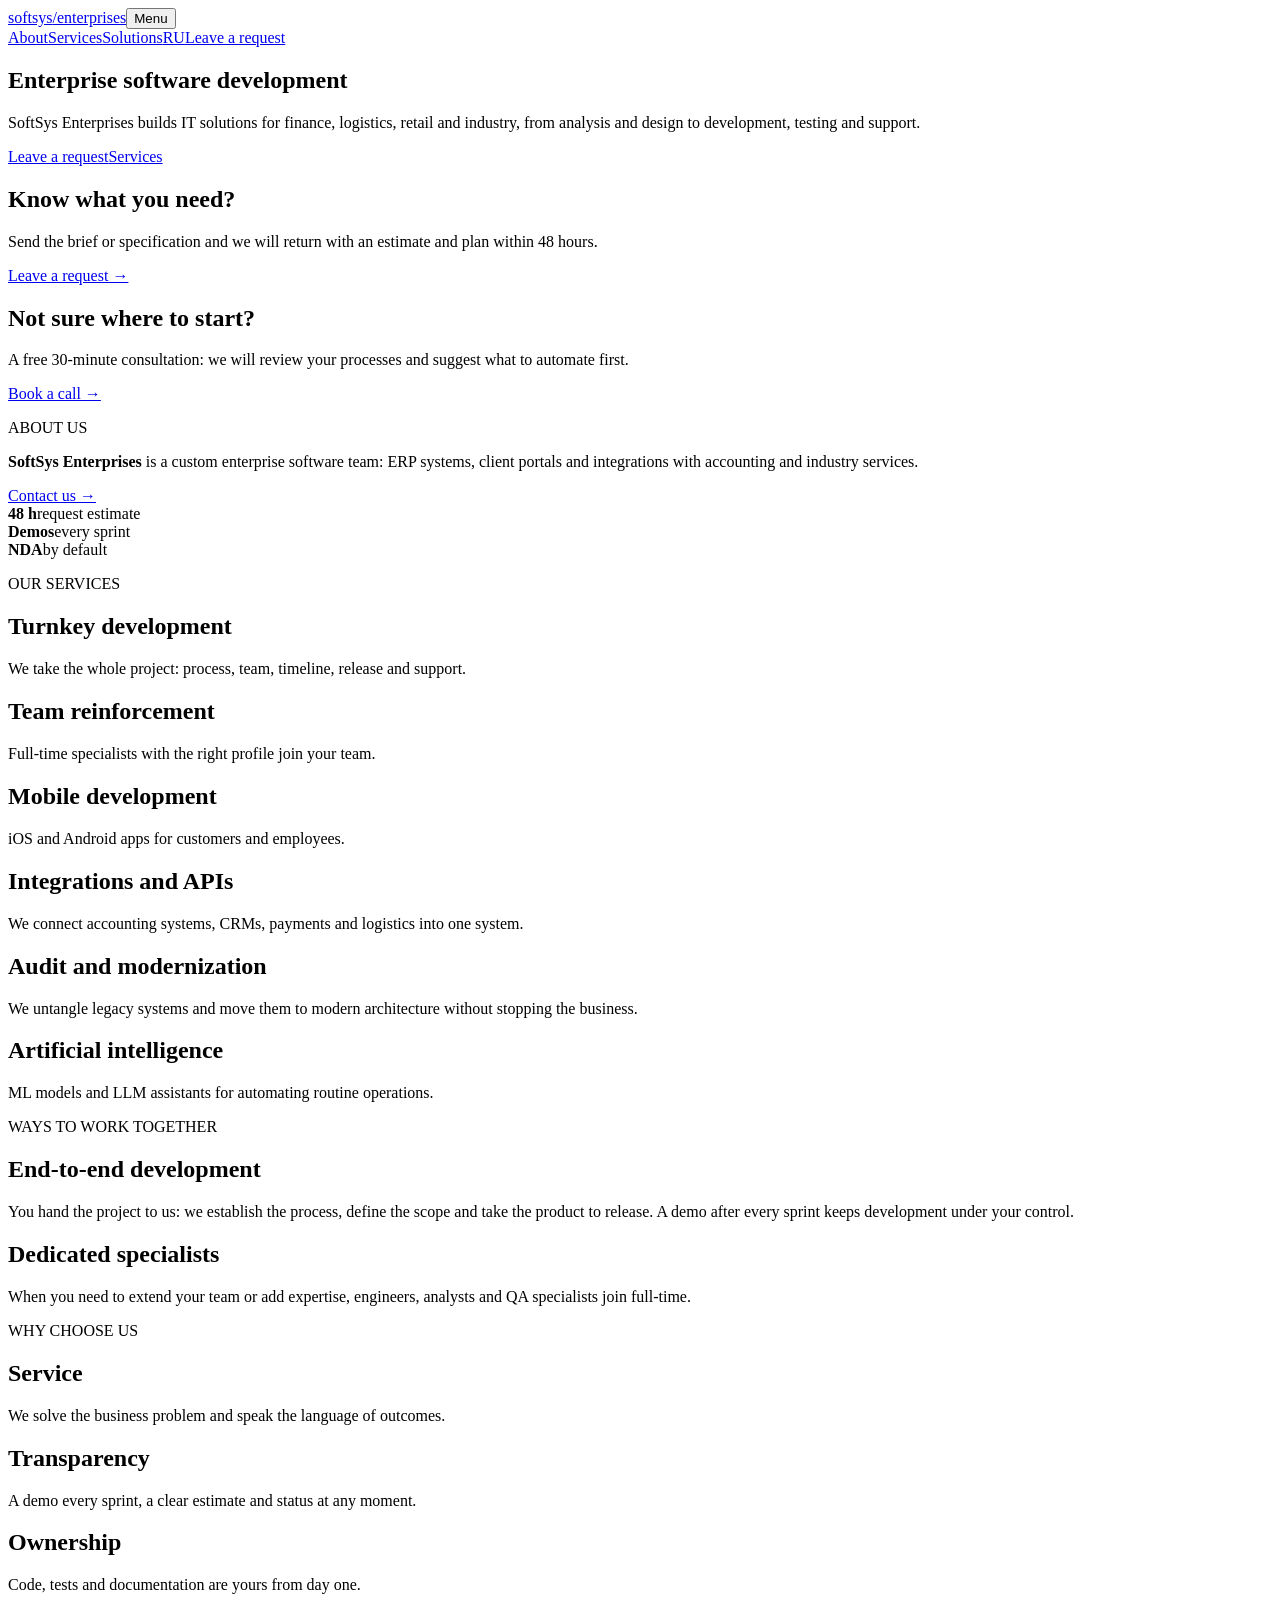
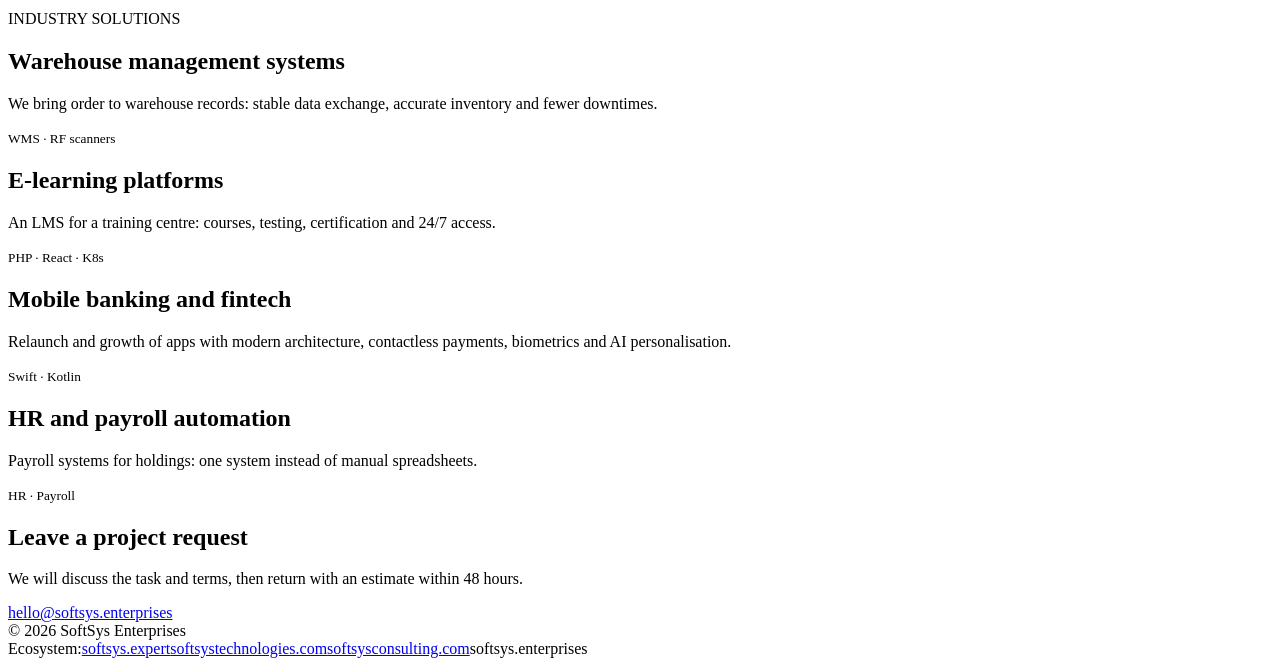
==== en/index.html @ 0e8d0ef5 "Publish prerendered website" ====
<!doctype html>
<html lang="en">
<head>
<meta charset="UTF-8">
<meta name="viewport" content="width=device-width,initial-scale=1">
<link rel="icon" type="image/svg+xml" href="/softsys-enterprises-site/favicon.svg">
<!--seo:start-->
<title>Enterprise software development — SoftSys Enterprises</title>
<meta name="description" content="Enterprise systems for finance, logistics, retail and industry. Custom development, integrations, mobile applications, audits and modernization.">
<meta name="robots" content="index,follow,max-image-preview:large">
<link rel="canonical" href="https://softsys.enterprises/en/">
<link rel="alternate" hreflang="ru" href="https://softsys.enterprises/">
<link rel="alternate" hreflang="en" href="https://softsys.enterprises/en/">
<link rel="alternate" hreflang="x-default" href="https://softsys.enterprises/">
<meta name="theme-color" content="#FFFFFF">
<meta property="og:type" content="website">
<meta property="og:site_name" content="SoftSys Enterprises">
<meta property="og:title" content="Enterprise software development — SoftSys Enterprises">
<meta property="og:description" content="Enterprise systems for finance, logistics, retail and industry. Custom development, integrations, mobile applications, audits and modernization.">
<meta property="og:url" content="https://softsys.enterprises/en/">
<meta property="og:locale" content="en_US">
<meta property="og:image" content="https://softsys.enterprises/og-image.png">
<meta property="og:image:width" content="1200">
<meta property="og:image:height" content="630">
<meta property="og:image:alt" content="SoftSys Enterprises">
<meta name="twitter:card" content="summary_large_image">
<meta name="twitter:title" content="Enterprise software development — SoftSys Enterprises">
<meta name="twitter:description" content="Enterprise systems for finance, logistics, retail and industry. Custom development, integrations, mobile applications, audits and modernization.">
<meta name="twitter:image" content="https://softsys.enterprises/og-image.png">
<script type="application/ld+json">{"@context":"https://schema.org","@graph":[{"@type":"Organization","@id":"https://softsys.enterprises/#organization","name":"SoftSys Enterprises","url":"https://softsys.enterprises/","email":"hello@softsys.enterprises"},{"@type":"WebSite","@id":"https://softsys.enterprises/#website","name":"SoftSys Enterprises","url":"https://softsys.enterprises/","inLanguage":["ru","en"],"publisher":{"@id":"https://softsys.enterprises/#organization"}},{"@type":"WebPage","@id":"https://softsys.enterprises/en/","url":"https://softsys.enterprises/en/","name":"Enterprise software development — SoftSys Enterprises","description":"Enterprise systems for finance, logistics, retail and industry. Custom development, integrations, mobile applications, audits and modernization.","inLanguage":"en","isPartOf":{"@id":"https://softsys.enterprises/#website"},"about":{"@id":"https://softsys.enterprises/#organization"}}]}</script><!--seo:end-->
  <script type="module" crossorigin src="/softsys-enterprises-site/assets/index-pU8qvb5_.js"></script>
  <link rel="stylesheet" crossorigin href="/softsys-enterprises-site/assets/index-C5hssS20.css">
</head>
<body>
<div id="app"><!--[--><header class="site-header"><nav class="nav shell" aria-label="Main navigation"><a class="brand" href="#top">softsys<span>/enterprises</span></a><button class="menu" type="button" aria-expanded="false" aria-controls="nav-links"><span class="sr-only">Menu</span><i></i><i></i></button><div id="nav-links" class="nav-links"><a href="#about">About</a><a href="#services">Services</a><a href="#work">Solutions</a><a class="language" href="../" hreflang="ru">RU</a><a class="nav-cta" href="#contact">Leave a request</a></div></nav></header><main id="top"><section class="hero shell"><h1>Enterprise software development</h1><p>SoftSys Enterprises builds IT solutions for finance, logistics, retail and industry, from analysis and design to development, testing and support.</p><div class="actions"><a class="button primary" href="#contact">Leave a request</a><a class="button secondary" href="#services">Services</a></div></section><section id="start" class="shell section"><div class="start-grid"><article><h2>Know what you need?</h2><p>Send the brief or specification and we will return with an estimate and plan within 48 hours.</p><a href="#contact">Leave a request →</a></article><article><h2>Not sure where to start?</h2><p>A free 30-minute consultation: we will review your processes and suggest what to automate first.</p><a href="mailto:hello@softsys.enterprises">Book a call →</a></article></div></section><section id="about" class="shell section about"><div><p class="eyebrow">ABOUT US</p><p class="about-text"><b>SoftSys Enterprises</b> is a custom enterprise software team: ERP systems, client portals and integrations with accounting and industry services.</p><a href="#contact">Contact us →</a></div><div class="stats"><article><b>48 h</b><span>request estimate</span></article><article><b>Demos</b><span>every sprint</span></article><article><b>NDA</b><span>by default</span></article></div></section><section id="services" class="shell section"><p class="eyebrow">OUR SERVICES</p><div class="card-grid"><!--[--><article><h2>Turnkey development</h2><p>We take the whole project: process, team, timeline, release and support.</p></article><article><h2>Team reinforcement</h2><p>Full-time specialists with the right profile join your team.</p></article><article><h2>Mobile development</h2><p>iOS and Android apps for customers and employees.</p></article><article><h2>Integrations and APIs</h2><p>We connect accounting systems, CRMs, payments and logistics into one system.</p></article><article><h2>Audit and modernization</h2><p>We untangle legacy systems and move them to modern architecture without stopping the business.</p></article><article><h2>Artificial intelligence</h2><p>ML models and LLM assistants for automating routine operations.</p></article><!--]--></div></section><section class="shell section"><p class="eyebrow">WAYS TO WORK TOGETHER</p><div class="start-grid"><!--[--><article><h2>End-to-end development</h2><p>You hand the project to us: we establish the process, define the scope and take the product to release. A demo after every sprint keeps development under your control.</p></article><article><h2>Dedicated specialists</h2><p>When you need to extend your team or add expertise, engineers, analysts and QA specialists join full-time.</p></article><!--]--></div></section><section class="shell section"><p class="eyebrow">WHY CHOOSE US</p><div class="value-grid"><!--[--><article><h2>Service</h2><p>We solve the business problem and speak the language of outcomes.</p></article><article><h2>Transparency</h2><p>A demo every sprint, a clear estimate and status at any moment.</p></article><article><h2>Ownership</h2><p>Code, tests and documentation are yours from day one.</p></article><!--]--></div></section><section id="work" class="shell section"><p class="eyebrow">INDUSTRY SOLUTIONS</p><div class="work"><!--[--><article><h2>Warehouse management systems</h2><p>We bring order to warehouse records: stable data exchange, accurate inventory and fewer downtimes.</p><small>WMS · RF scanners</small></article><article><h2>E-learning platforms</h2><p>An LMS for a training centre: courses, testing, certification and 24/7 access.</p><small>PHP · React · K8s</small></article><article><h2>Mobile banking and fintech</h2><p>Relaunch and growth of apps with modern architecture, contactless payments, biometrics and AI personalisation.</p><small>Swift · Kotlin</small></article><article><h2>HR and payroll automation</h2><p>Payroll systems for holdings: one system instead of manual spreadsheets.</p><small>HR · Payroll</small></article><!--]--></div></section><section id="contact" class="shell contact"><div class="contact-box"><h2>Leave a project request</h2><p>We will discuss the task and terms, then return with an estimate within 48 hours.</p><a href="mailto:hello@softsys.enterprises">hello@softsys.enterprises</a></div><footer><span>© 2026 SoftSys Enterprises</span><div><span>Ecosystem:</span><a href="https://softsys.expert">softsys.expert</a><a href="https://softsystechnologies.com">softsystechnologies.com</a><a href="https://softsysconsulting.com">softsysconsulting.com</a><span class="current">softsys.enterprises</span></div></footer></section></main><!--]--></div>
</body>
</html>
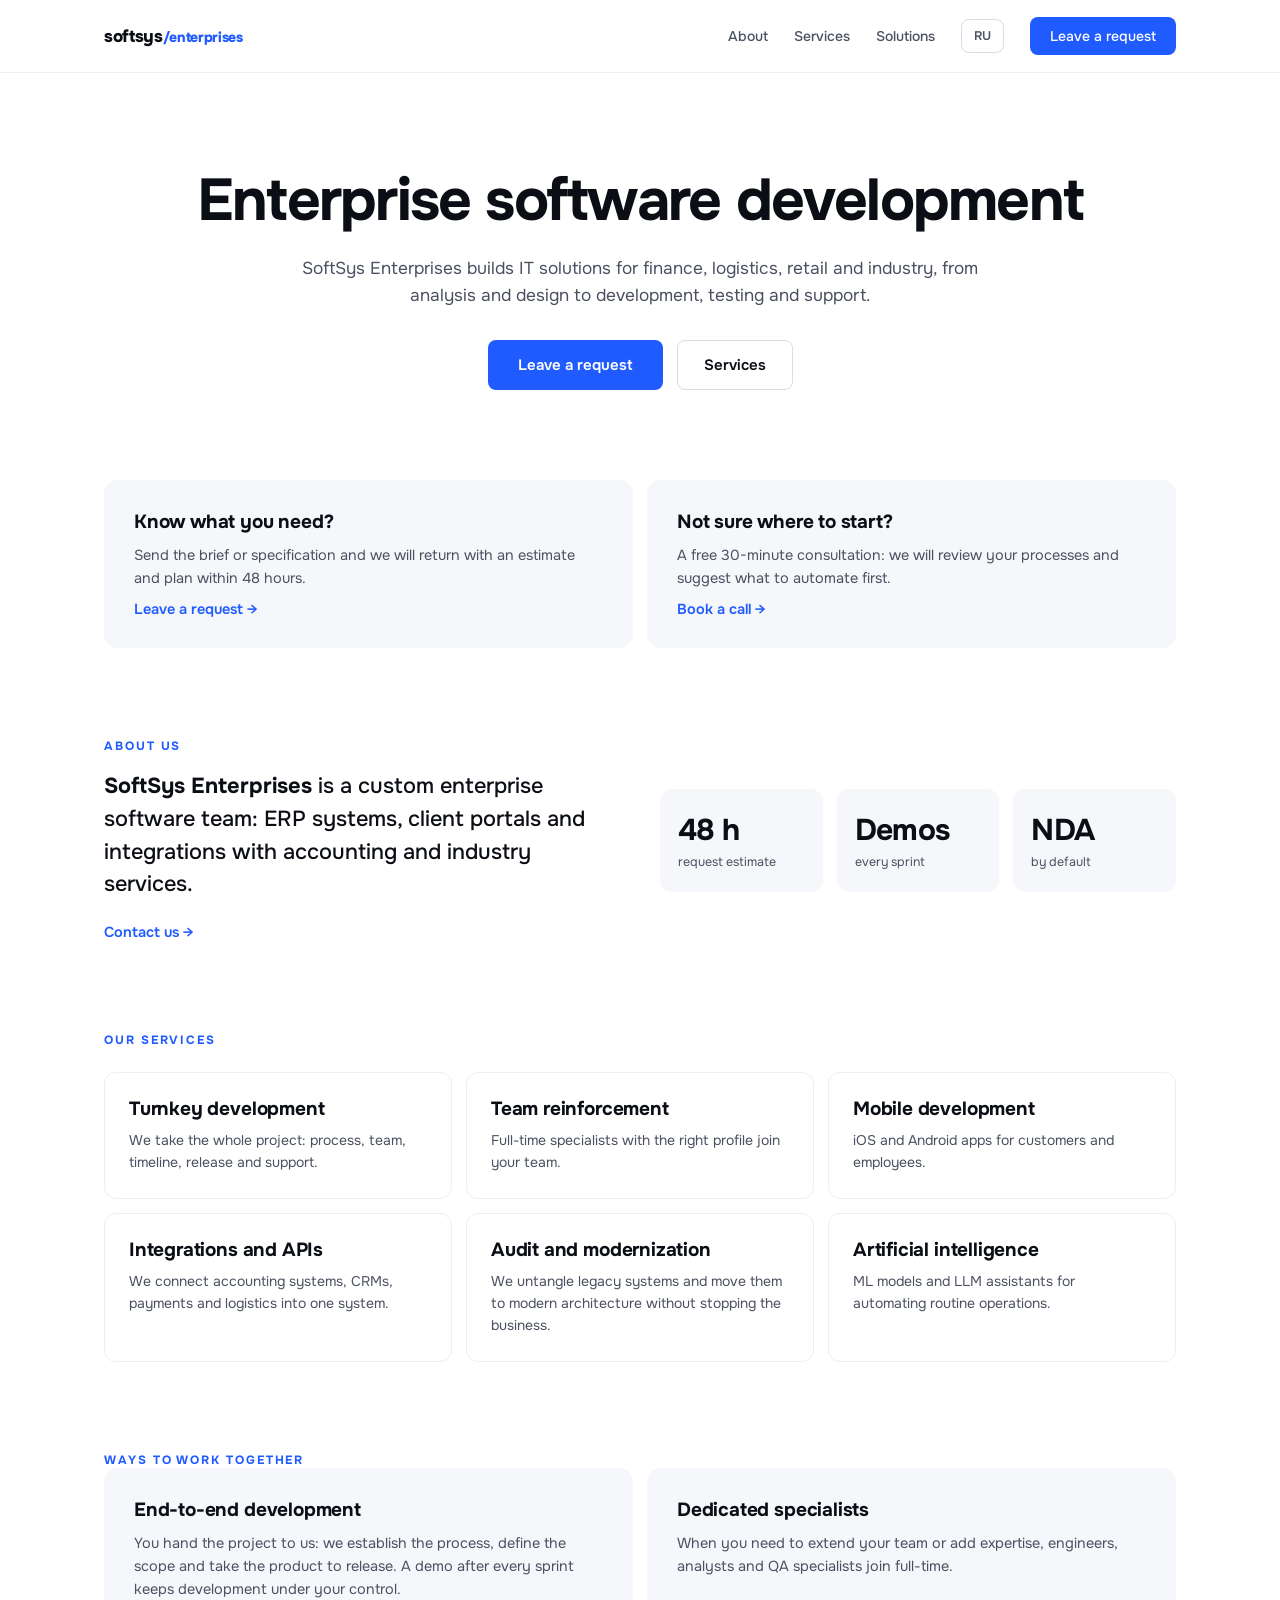
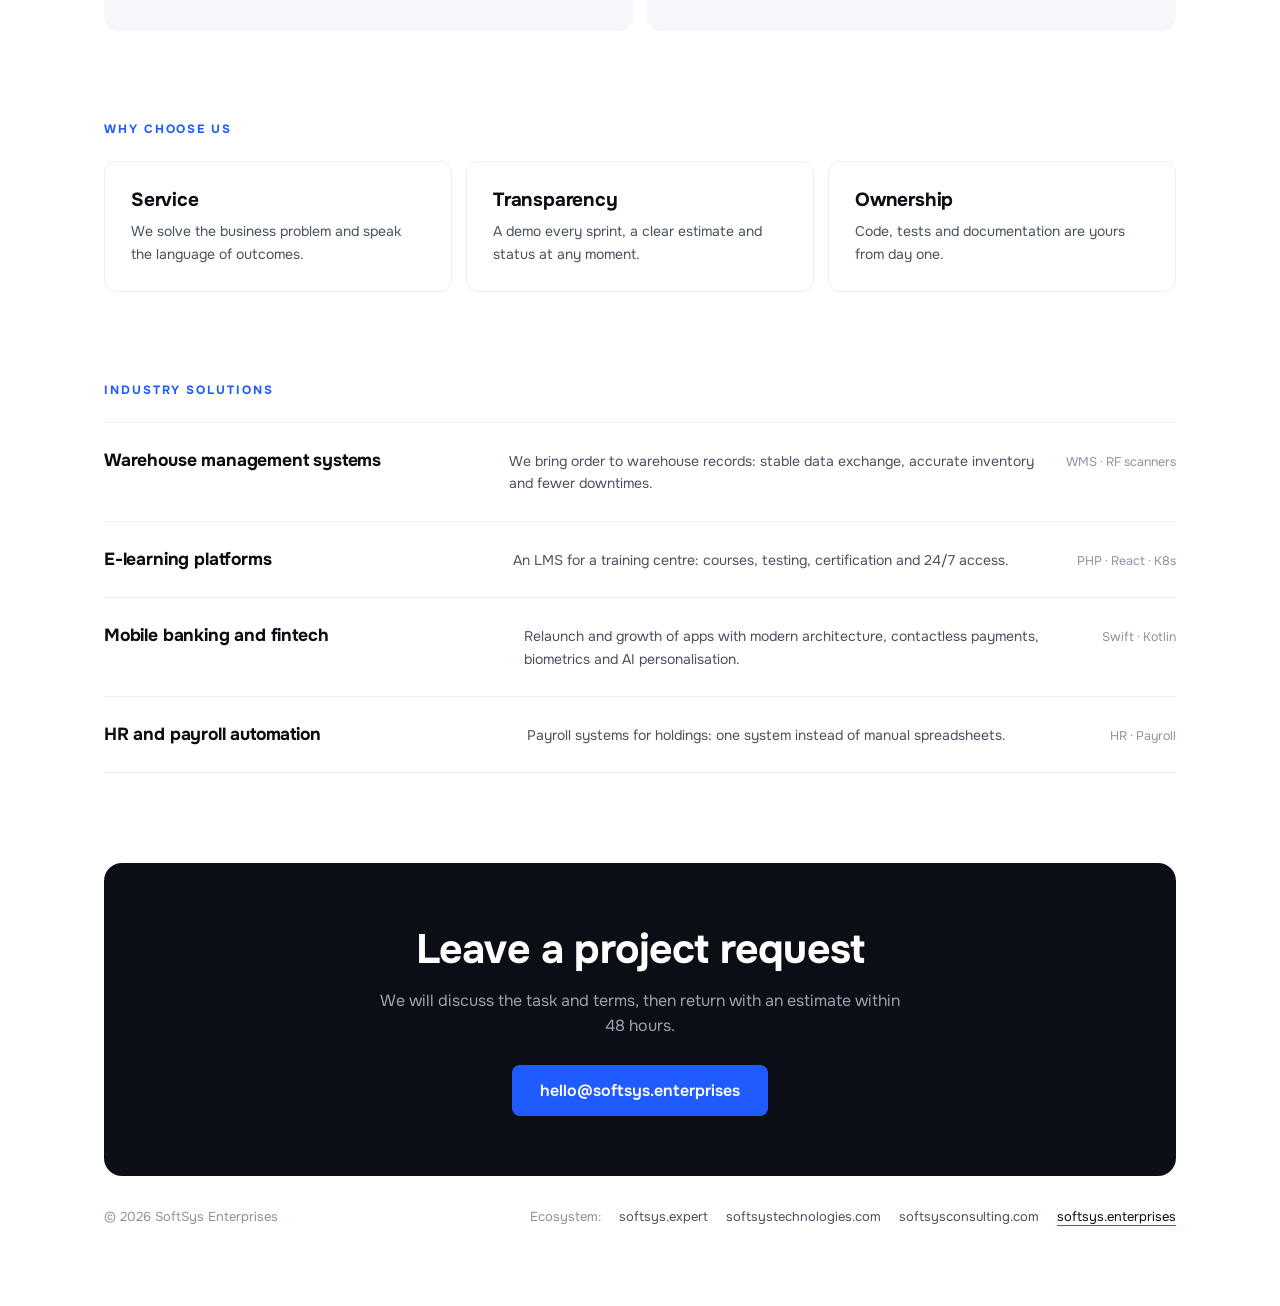
==== commit f4dbd400: "Configure custom domain softsys.enterprises" ====
--- a/en/index.html
+++ b/en/index.html
@@ -3,7 +3,7 @@
 <head>
 <meta charset="UTF-8">
 <meta name="viewport" content="width=device-width,initial-scale=1">
-<link rel="icon" type="image/svg+xml" href="/softsys-enterprises-site/favicon.svg">
+<link rel="icon" type="image/svg+xml" href="/favicon.svg">
 <!--seo:start-->
 <title>Enterprise software development — SoftSys Enterprises</title>
 <meta name="description" content="Enterprise systems for finance, logistics, retail and industry. Custom development, integrations, mobile applications, audits and modernization.">
@@ -28,8 +28,8 @@
 <meta name="twitter:description" content="Enterprise systems for finance, logistics, retail and industry. Custom development, integrations, mobile applications, audits and modernization.">
 <meta name="twitter:image" content="https://softsys.enterprises/og-image.png">
 <script type="application/ld+json">{"@context":"https://schema.org","@graph":[{"@type":"Organization","@id":"https://softsys.enterprises/#organization","name":"SoftSys Enterprises","url":"https://softsys.enterprises/","email":"hello@softsys.enterprises"},{"@type":"WebSite","@id":"https://softsys.enterprises/#website","name":"SoftSys Enterprises","url":"https://softsys.enterprises/","inLanguage":["ru","en"],"publisher":{"@id":"https://softsys.enterprises/#organization"}},{"@type":"WebPage","@id":"https://softsys.enterprises/en/","url":"https://softsys.enterprises/en/","name":"Enterprise software development — SoftSys Enterprises","description":"Enterprise systems for finance, logistics, retail and industry. Custom development, integrations, mobile applications, audits and modernization.","inLanguage":"en","isPartOf":{"@id":"https://softsys.enterprises/#website"},"about":{"@id":"https://softsys.enterprises/#organization"}}]}</script><!--seo:end-->
-  <script type="module" crossorigin src="/softsys-enterprises-site/assets/index-pU8qvb5_.js"></script>
-  <link rel="stylesheet" crossorigin href="/softsys-enterprises-site/assets/index-C5hssS20.css">
+  <script type="module" crossorigin src="/assets/index-C4tIwDuq.js"></script>
+  <link rel="stylesheet" crossorigin href="/assets/index-bQgVB9Rm.css">
 </head>
 <body>
 <div id="app"><!--[--><header class="site-header"><nav class="nav shell" aria-label="Main navigation"><a class="brand" href="#top">softsys<span>/enterprises</span></a><button class="menu" type="button" aria-expanded="false" aria-controls="nav-links"><span class="sr-only">Menu</span><i></i><i></i></button><div id="nav-links" class="nav-links"><a href="#about">About</a><a href="#services">Services</a><a href="#work">Solutions</a><a class="language" href="../" hreflang="ru">RU</a><a class="nav-cta" href="#contact">Leave a request</a></div></nav></header><main id="top"><section class="hero shell"><h1>Enterprise software development</h1><p>SoftSys Enterprises builds IT solutions for finance, logistics, retail and industry, from analysis and design to development, testing and support.</p><div class="actions"><a class="button primary" href="#contact">Leave a request</a><a class="button secondary" href="#services">Services</a></div></section><section id="start" class="shell section"><div class="start-grid"><article><h2>Know what you need?</h2><p>Send the brief or specification and we will return with an estimate and plan within 48 hours.</p><a href="#contact">Leave a request →</a></article><article><h2>Not sure where to start?</h2><p>A free 30-minute consultation: we will review your processes and suggest what to automate first.</p><a href="mailto:hello@softsys.enterprises">Book a call →</a></article></div></section><section id="about" class="shell section about"><div><p class="eyebrow">ABOUT US</p><p class="about-text"><b>SoftSys Enterprises</b> is a custom enterprise software team: ERP systems, client portals and integrations with accounting and industry services.</p><a href="#contact">Contact us →</a></div><div class="stats"><article><b>48 h</b><span>request estimate</span></article><article><b>Demos</b><span>every sprint</span></article><article><b>NDA</b><span>by default</span></article></div></section><section id="services" class="shell section"><p class="eyebrow">OUR SERVICES</p><div class="card-grid"><!--[--><article><h2>Turnkey development</h2><p>We take the whole project: process, team, timeline, release and support.</p></article><article><h2>Team reinforcement</h2><p>Full-time specialists with the right profile join your team.</p></article><article><h2>Mobile development</h2><p>iOS and Android apps for customers and employees.</p></article><article><h2>Integrations and APIs</h2><p>We connect accounting systems, CRMs, payments and logistics into one system.</p></article><article><h2>Audit and modernization</h2><p>We untangle legacy systems and move them to modern architecture without stopping the business.</p></article><article><h2>Artificial intelligence</h2><p>ML models and LLM assistants for automating routine operations.</p></article><!--]--></div></section><section class="shell section"><p class="eyebrow">WAYS TO WORK TOGETHER</p><div class="start-grid"><!--[--><article><h2>End-to-end development</h2><p>You hand the project to us: we establish the process, define the scope and take the product to release. A demo after every sprint keeps development under your control.</p></article><article><h2>Dedicated specialists</h2><p>When you need to extend your team or add expertise, engineers, analysts and QA specialists join full-time.</p></article><!--]--></div></section><section class="shell section"><p class="eyebrow">WHY CHOOSE US</p><div class="value-grid"><!--[--><article><h2>Service</h2><p>We solve the business problem and speak the language of outcomes.</p></article><article><h2>Transparency</h2><p>A demo every sprint, a clear estimate and status at any moment.</p></article><article><h2>Ownership</h2><p>Code, tests and documentation are yours from day one.</p></article><!--]--></div></section><section id="work" class="shell section"><p class="eyebrow">INDUSTRY SOLUTIONS</p><div class="work"><!--[--><article><h2>Warehouse management systems</h2><p>We bring order to warehouse records: stable data exchange, accurate inventory and fewer downtimes.</p><small>WMS · RF scanners</small></article><article><h2>E-learning platforms</h2><p>An LMS for a training centre: courses, testing, certification and 24/7 access.</p><small>PHP · React · K8s</small></article><article><h2>Mobile banking and fintech</h2><p>Relaunch and growth of apps with modern architecture, contactless payments, biometrics and AI personalisation.</p><small>Swift · Kotlin</small></article><article><h2>HR and payroll automation</h2><p>Payroll systems for holdings: one system instead of manual spreadsheets.</p><small>HR · Payroll</small></article><!--]--></div></section><section id="contact" class="shell contact"><div class="contact-box"><h2>Leave a project request</h2><p>We will discuss the task and terms, then return with an estimate within 48 hours.</p><a href="mailto:hello@softsys.enterprises">hello@softsys.enterprises</a></div><footer><span>© 2026 SoftSys Enterprises</span><div><span>Ecosystem:</span><a href="https://softsys.expert">softsys.expert</a><a href="https://softsystechnologies.com">softsystechnologies.com</a><a href="https://softsysconsulting.com">softsysconsulting.com</a><span class="current">softsys.enterprises</span></div></footer></section></main><!--]--></div>
--- a/assets/index-bQgVB9Rm.css
+++ b/assets/index-bQgVB9Rm.css
@@ -0,0 +1 @@
+@font-face{font-family:Onest Variable;font-style:normal;font-display:swap;font-weight:100 900;src:url(/assets/onest-cyrillic-ext-wght-normal-DOFToQv1.woff2)format("woff2-variations");unicode-range:U+460-52F,U+1C80-1C8A,U+20B4,U+2DE0-2DFF,U+A640-A69F,U+FE2E-FE2F}@font-face{font-family:Onest Variable;font-style:normal;font-display:swap;font-weight:100 900;src:url(/assets/onest-cyrillic-wght-normal-DayYxulF.woff2)format("woff2-variations");unicode-range:U+301,U+400-45F,U+490-491,U+4B0-4B1,U+2116}@font-face{font-family:Onest Variable;font-style:normal;font-display:swap;font-weight:100 900;src:url(/assets/onest-math-wght-normal-Bl4ZGkZl.woff2)format("woff2-variations");unicode-range:U+302-303,U+305,U+307-308,U+310,U+312,U+315,U+31A,U+326-327,U+32C,U+32F-330,U+332-333,U+338,U+33A,U+346,U+34D,U+391-3A1,U+3A3-3A9,U+3B1-3C9,U+3D1,U+3D5-3D6,U+3F0-3F1,U+3F4-3F5,U+2016-2017,U+2034-2038,U+203C,U+2040,U+2043,U+2047,U+2050,U+2057,U+205F,U+2070-2071,U+2074-208E,U+2090-209C,U+20D0-20DC,U+20E1,U+20E5-20EF,U+2100-2112,U+2114-2115,U+2117-2121,U+2123-214F,U+2190,U+2192,U+2194-21AE,U+21B0-21E5,U+21F1-21F2,U+21F4-2211,U+2213-2214,U+2216-22FF,U+2308-230B,U+2310,U+2319,U+231C-2321,U+2336-237A,U+237C,U+2395,U+239B-23B7,U+23D0,U+23DC-23E1,U+2474-2475,U+25AF,U+25B3,U+25B7,U+25BD,U+25C1,U+25CA,U+25CC,U+25FB,U+266D-266F,U+27C0-27FF,U+2900-2AFF,U+2B0E-2B11,U+2B30-2B4C,U+2BFE,U+3030,U+FF5B,U+FF5D,U+1D400-1D7FF,U+1EE??}@font-face{font-family:Onest Variable;font-style:normal;font-display:swap;font-weight:100 900;src:url(/assets/onest-symbols-wght-normal-DxQzqQfC.woff2)format("woff2-variations");unicode-range:U+1-C,U+E-1F,U+7F-9F,U+20DD-20E0,U+20E2-20E4,U+2150-218F,U+2190,U+2192,U+2194-2199,U+21AF,U+21E6-21F0,U+21F3,U+2218-2219,U+2299,U+22C4-22C6,U+2300-243F,U+2440-244A,U+2460-24FF,U+25A0-27BF,U+28??,U+2921-2922,U+2981,U+29BF,U+29EB,U+2B??,U+4DC0-4DFF,U+FFF9-FFFB,U+10140-1018E,U+10190-1019C,U+101A0,U+101D0-101FD,U+102E0-102FB,U+10E60-10E7E,U+1D2C0-1D2D3,U+1D2E0-1D37F,U+1F0??,U+1F100-1F1AD,U+1F1E6-1F1FF,U+1F30D-1F30F,U+1F315,U+1F31C,U+1F31E,U+1F320-1F32C,U+1F336,U+1F378,U+1F37D,U+1F382,U+1F393-1F39F,U+1F3A7-1F3A8,U+1F3AC-1F3AF,U+1F3C2,U+1F3C4-1F3C6,U+1F3CA-1F3CE,U+1F3D4-1F3E0,U+1F3ED,U+1F3F1-1F3F3,U+1F3F5-1F3F7,U+1F408,U+1F415,U+1F41F,U+1F426,U+1F43F,U+1F441-1F442,U+1F444,U+1F446-1F449,U+1F44C-1F44E,U+1F453,U+1F46A,U+1F47D,U+1F4A3,U+1F4B0,U+1F4B3,U+1F4B9,U+1F4BB,U+1F4BF,U+1F4C8-1F4CB,U+1F4D6,U+1F4DA,U+1F4DF,U+1F4E3-1F4E6,U+1F4EA-1F4ED,U+1F4F7,U+1F4F9-1F4FB,U+1F4FD-1F4FE,U+1F503,U+1F507-1F50B,U+1F50D,U+1F512-1F513,U+1F53E-1F54A,U+1F54F-1F5FA,U+1F610,U+1F650-1F67F,U+1F687,U+1F68D,U+1F691,U+1F694,U+1F698,U+1F6AD,U+1F6B2,U+1F6B9-1F6BA,U+1F6BC,U+1F6C6-1F6CF,U+1F6D3-1F6D7,U+1F6E0-1F6EA,U+1F6F0-1F6F3,U+1F6F7-1F6FC,U+1F7??,U+1F800-1F80B,U+1F810-1F847,U+1F850-1F859,U+1F860-1F887,U+1F890-1F8AD,U+1F8B0-1F8BB,U+1F8C0-1F8C1,U+1F900-1F90B,U+1F93B,U+1F946,U+1F984,U+1F996,U+1F9E9,U+1FA00-1FA6F,U+1FA70-1FA7C,U+1FA80-1FA89,U+1FA8F-1FAC6,U+1FACE-1FADC,U+1FADF-1FAE9,U+1FAF0-1FAF8,U+1FB??}@font-face{font-family:Onest Variable;font-style:normal;font-display:swap;font-weight:100 900;src:url(/assets/onest-vietnamese-wght-normal-BBxOatbv.woff2)format("woff2-variations");unicode-range:U+102-103,U+110-111,U+128-129,U+168-169,U+1A0-1A1,U+1AF-1B0,U+300-301,U+303-304,U+308-309,U+323,U+329,U+1EA0-1EF9,U+20AB}@font-face{font-family:Onest Variable;font-style:normal;font-display:swap;font-weight:100 900;src:url(/assets/onest-latin-ext-wght-normal-QAhDxQuo.woff2)format("woff2-variations");unicode-range:U+100-2BA,U+2BD-2C5,U+2C7-2CC,U+2CE-2D7,U+2DD-2FF,U+304,U+308,U+329,U+1D00-1DBF,U+1E00-1E9F,U+1EF2-1EFF,U+2020,U+20A0-20AB,U+20AD-20C0,U+2113,U+2C60-2C7F,U+A720-A7FF}@font-face{font-family:Onest Variable;font-style:normal;font-display:swap;font-weight:100 900;src:url(/assets/onest-latin-wght-normal-Dun_Rd-l.woff2)format("woff2-variations");unicode-range:U+??,U+131,U+152-153,U+2BB-2BC,U+2C6,U+2DA,U+2DC,U+304,U+308,U+329,U+2000-206F,U+20AC,U+2122,U+2191,U+2193,U+2212,U+2215,U+FEFF,U+FFFD}:root{color:#0b0e14;font-synthesis:none;background:#fff;font-family:Onest Variable,Arial,sans-serif}*{box-sizing:border-box}html{scroll-behavior:smooth}body{min-width:320px;margin:0}a{color:inherit;text-decoration:none}a:hover{color:#1f5bff}a:focus-visible{outline-offset:4px;outline:3px solid #1f5bff}button:focus-visible{outline-offset:4px;outline:3px solid #1f5bff}.shell{width:min(1120px,100%);margin:auto;padding-inline-start:24px;padding-inline-end:24px}.site-header{z-index:10;-webkit-backdrop-filter:blur(8px);backdrop-filter:blur(8px);background:#ffffffeb;border-bottom:1px solid #eceef2;position:sticky;top:0}.nav{justify-content:space-between;align-items:center;gap:20px;min-height:72px;display:flex}.brand{letter-spacing:-.02em;font-size:17px;font-weight:800}.brand span{color:#1f5bff;font-size:14px}.nav-links{color:#4b5160;align-items:center;gap:26px;font-size:14px;font-weight:500;display:flex}.language{border:1px solid #d8dce4;border-radius:8px;padding:8px 12px;font-size:12.5px;font-weight:600}.nav-cta,.primary{color:#fff;background:#1f5bff;border-radius:8px;padding:10px 20px}.nav-cta:hover,.primary:hover{color:#fff;background:#1746cc}.menu{display:none}.hero{text-align:center;padding-top:96px}.hero h1{letter-spacing:-.03em;max-width:24ch;margin:auto;font-size:clamp(36px,4.6vw,60px);line-height:1.08}.hero>p{color:#4b5160;max-width:62ch;margin:22px auto 0;font-size:clamp(15px,1.35vw,17.5px);line-height:1.6}.actions{flex-wrap:wrap;justify-content:center;gap:14px;margin-top:30px;display:flex}.button{border-radius:8px;padding:15px 30px;font-size:15px;font-weight:600}.secondary{border:1.5px solid #d8dce4;padding:14px 26px}.section{padding-top:90px;scroll-margin-top:72px}.start-grid{grid-template-columns:repeat(2,minmax(0,1fr));gap:14px;display:grid}.start-grid article{background:#f5f7fa;border-radius:14px;flex-direction:column;gap:10px;padding:30px;display:flex}.start-grid h2,.card-grid h2,.value-grid h2,.work h2{letter-spacing:-.01em;margin:0;font-size:19px}.start-grid p,.card-grid p,.value-grid p,.work p{color:#4b5160;margin:0;font-size:14.5px;line-height:1.6}.start-grid a,.about a{color:#1f5bff;margin-top:auto;font-size:14.5px;font-weight:600}.eyebrow{color:#1f5bff;letter-spacing:.16em;margin:0;font-size:12px;font-weight:700}.about{grid-template-columns:1fr 1fr;align-items:center;gap:40px;display:grid}.about-text{margin:16px 0 0;font-size:clamp(17px,1.7vw,22px);font-weight:500;line-height:1.5}.about a{margin-top:22px;display:inline-block}.stats{grid-template-columns:repeat(3,1fr);gap:14px;display:grid}.stats article{background:#f5f7fa;border-radius:12px;padding:22px 18px}.stats b{letter-spacing:-.02em;font-size:30px;display:block}.stats span{color:#4b5160;margin-top:5px;font-size:12.5px;display:block}.card-grid,.value-grid{grid-template-columns:repeat(3,1fr);gap:14px;margin-top:24px;display:grid}.card-grid article,.value-grid article{border:1px solid #eceef2;border-radius:12px;padding:24px}.card-grid article:hover{border-color:#1f5bff}.card-grid p,.value-grid p{margin-top:8px;font-size:14px}.value-grid article{padding:26px}.work{margin-top:24px}.work article{border-top:1px solid #eceef2;grid-template-columns:1fr 1.4fr auto;align-items:baseline;gap:24px;padding:26px 0;display:grid}.work article:last-child{border-bottom:1px solid #eceef2}.work h2{font-size:17.5px}.work p{font-size:14px}.work small{color:#8b92a1;white-space:nowrap;font-size:12.5px}.contact{padding-top:90px;padding-bottom:80px;scroll-margin-top:72px}.contact-box{color:#fff;text-align:center;background:#0b0e14;border-radius:18px;padding:60px 40px}.contact-box h2{letter-spacing:-.02em;margin:auto;font-size:clamp(26px,3.2vw,42px)}.contact-box p{color:#9ba1ae;max-width:48ch;margin:14px auto 0;line-height:1.55}.contact-box a{color:#fff;overflow-wrap:anywhere;background:#1f5bff;border-radius:8px;margin-top:26px;padding:15px 28px;font-weight:600;display:inline-block}footer{color:#8b92a1;flex-wrap:wrap;justify-content:space-between;gap:18px;margin-top:32px;font-size:13px;display:flex}footer div{flex-wrap:wrap;gap:18px;display:flex}footer a{color:#4b5160}.current{color:#0b0e14;border-bottom:1px solid #1f5bff}@media (max-width:700px){.shell{padding-inline-start:16px;padding-inline-end:16px}.menu{background:#fff;border:1px solid #d8dce4;border-radius:8px;gap:5px;width:42px;height:42px;padding:11px;display:grid}.menu i{background:#0b0e14;height:1px;display:block}.nav-links{background:#fff;border:1px solid #eceef2;border-radius:12px;flex-direction:column;align-items:stretch;padding:16px;display:none;position:absolute;top:64px;left:16px;right:16px;box-shadow:0 14px 35px #0b0e1418}.nav-links.open{display:flex}.nav-links a{padding:8px}.language,.nav-cta{text-align:center}.hero{padding-top:64px}.section{padding-top:70px}.start-grid,.about,.value-grid,.card-grid{grid-template-columns:1fr}.stats{grid-template-columns:repeat(3,1fr);gap:8px}.stats article{padding:18px 12px}.stats b{font-size:24px}.work article{grid-template-columns:1fr;gap:8px}.work small{white-space:normal}.contact{padding-top:70px;padding-bottom:48px}.contact-box{padding:44px 20px}footer div{gap:10px 14px}}@media (max-width:370px){.stats{grid-template-columns:1fr}.hero h1{font-size:34px}}@media (prefers-reduced-motion:reduce){html{scroll-behavior:auto}*{transition:none!important;animation:none!important}}.sr-only{clip:rect(0,0,0,0);white-space:nowrap;border:0;width:1px;height:1px;margin:-1px;padding:0;position:absolute;overflow:hidden}@media (max-width:700px){body{overflow-x:hidden}.menu{z-index:3;flex:none;width:44px;height:44px;position:relative}.menu i{width:18px;height:2px;margin-top:-1px;margin-left:-9px;transition:transform .22s;position:absolute;top:50%;left:50%}.menu i:first-of-type{transform:translateY(-4px)}.menu i:last-of-type{transform:translateY(4px)}.menu[aria-expanded=true] i:first-of-type{transform:rotate(45deg)}.menu[aria-expanded=true] i:last-of-type{transform:rotate(-45deg)}.nav-links{visibility:hidden;opacity:0;pointer-events:none;transition:visibility 0s linear .22s,opacity .22s,transform .22s;display:flex;transform:translateY(-8px)scale(.98)}.nav-links.open{visibility:visible;opacity:1;pointer-events:auto;transition-delay:0s;transform:none}.nav-links a{opacity:0;min-height:44px;transition:opacity .18s,transform .18s;transform:translateY(-5px)}.nav-links.open a{opacity:1;transform:none}.nav-links.open a:first-child{transition-delay:40ms}.nav-links.open a:nth-child(2){transition-delay:70ms}.nav-links.open a:nth-child(3){transition-delay:.1s}.nav-links.open a:nth-child(4){transition-delay:.13s}.nav-links.open a:nth-child(5){transition-delay:.16s}}
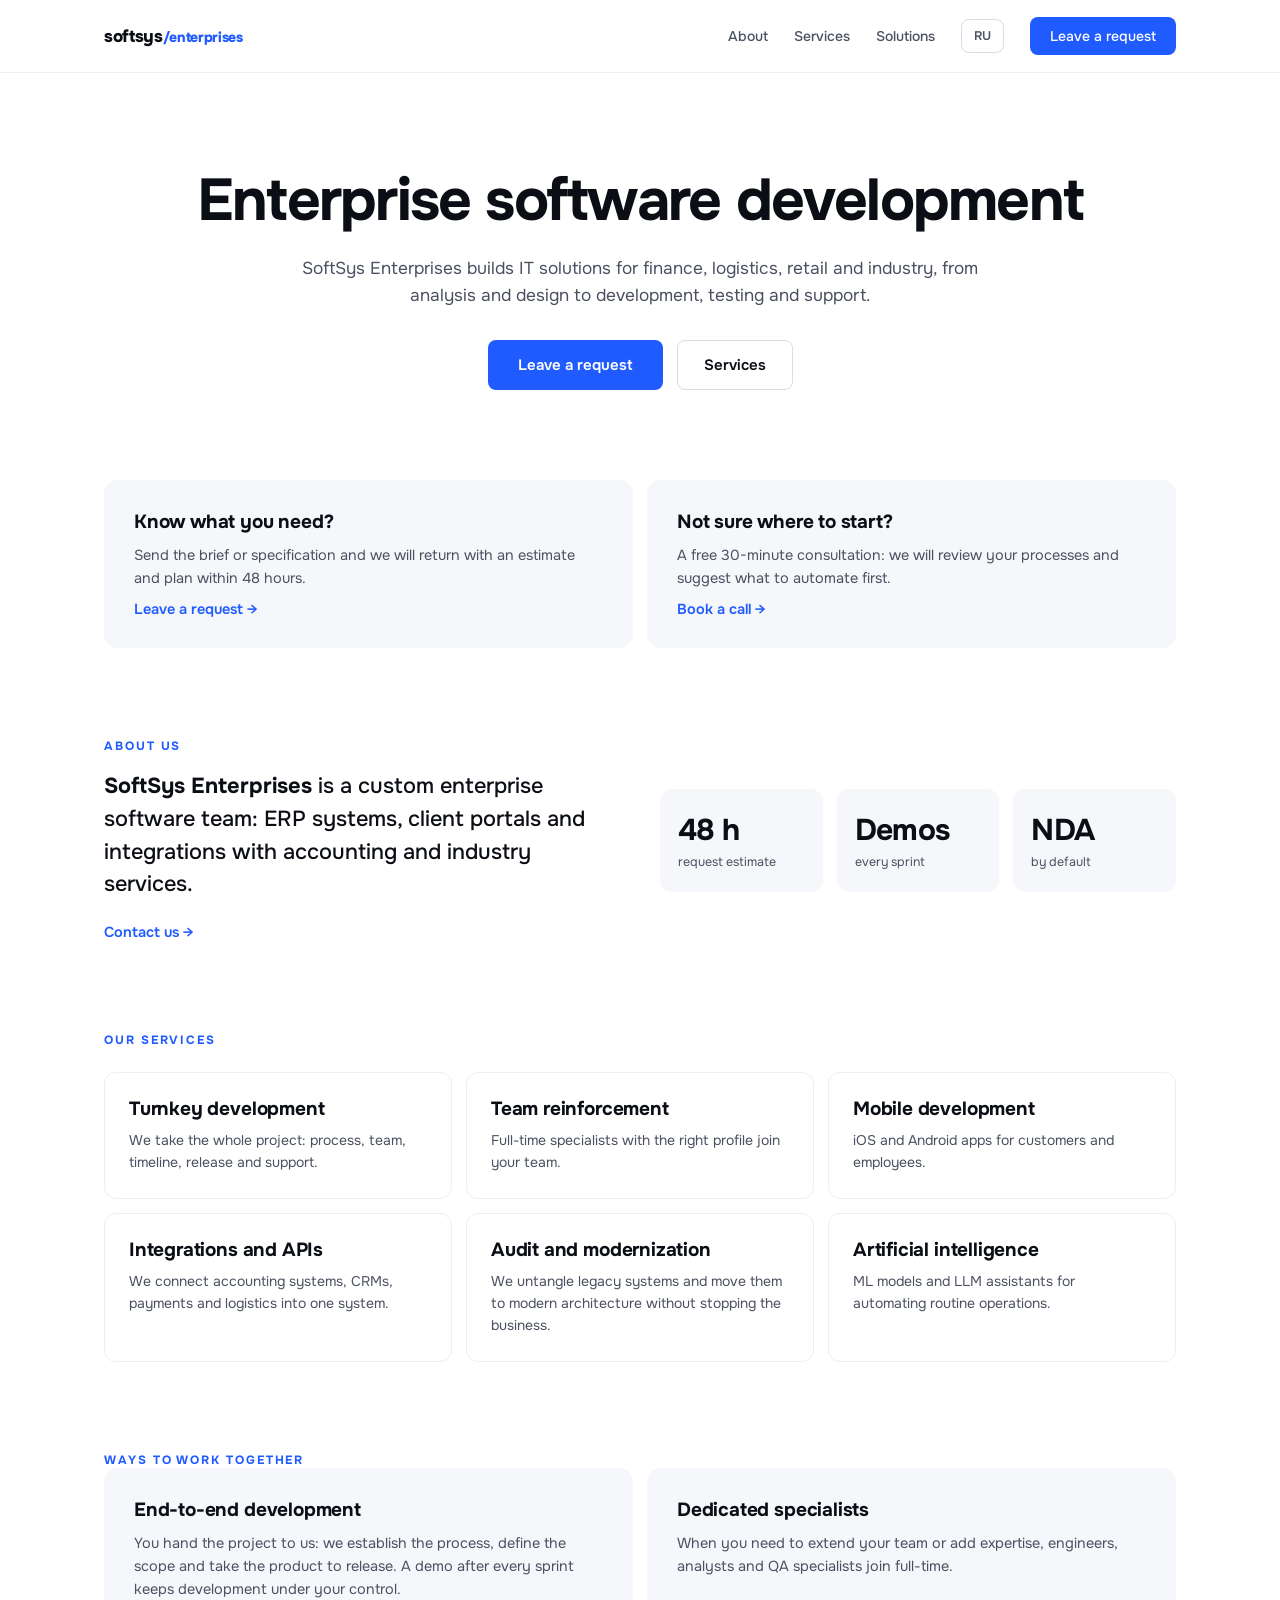
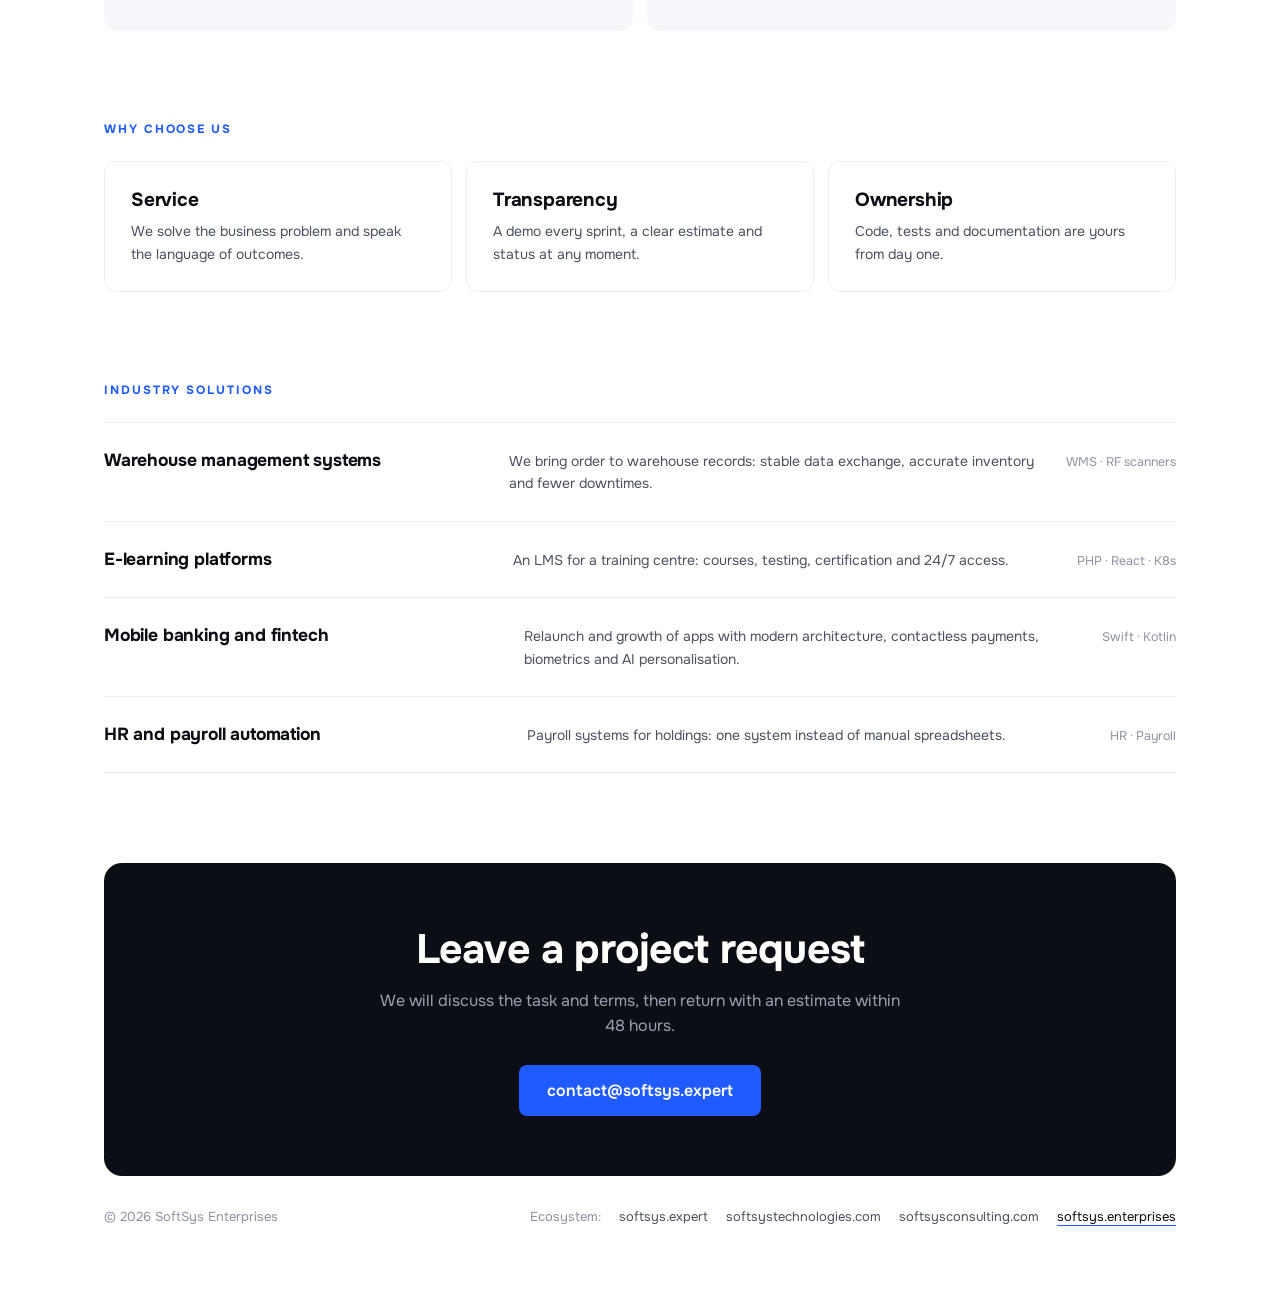
==== commit 247868a6: "Publish shared SoftSys contact mailbox" ====
--- a/en/index.html
+++ b/en/index.html
@@ -27,11 +27,11 @@
 <meta name="twitter:title" content="Enterprise software development — SoftSys Enterprises">
 <meta name="twitter:description" content="Enterprise systems for finance, logistics, retail and industry. Custom development, integrations, mobile applications, audits and modernization.">
 <meta name="twitter:image" content="https://softsys.enterprises/og-image.png">
-<script type="application/ld+json">{"@context":"https://schema.org","@graph":[{"@type":"Organization","@id":"https://softsys.enterprises/#organization","name":"SoftSys Enterprises","url":"https://softsys.enterprises/","email":"hello@softsys.enterprises"},{"@type":"WebSite","@id":"https://softsys.enterprises/#website","name":"SoftSys Enterprises","url":"https://softsys.enterprises/","inLanguage":["ru","en"],"publisher":{"@id":"https://softsys.enterprises/#organization"}},{"@type":"WebPage","@id":"https://softsys.enterprises/en/","url":"https://softsys.enterprises/en/","name":"Enterprise software development — SoftSys Enterprises","description":"Enterprise systems for finance, logistics, retail and industry. Custom development, integrations, mobile applications, audits and modernization.","inLanguage":"en","isPartOf":{"@id":"https://softsys.enterprises/#website"},"about":{"@id":"https://softsys.enterprises/#organization"}}]}</script><!--seo:end-->
-  <script type="module" crossorigin src="/assets/index-C4tIwDuq.js"></script>
+<script type="application/ld+json">{"@context":"https://schema.org","@graph":[{"@type":"Organization","@id":"https://softsys.enterprises/#organization","name":"SoftSys Enterprises","url":"https://softsys.enterprises/","email":"contact@softsys.expert"},{"@type":"WebSite","@id":"https://softsys.enterprises/#website","name":"SoftSys Enterprises","url":"https://softsys.enterprises/","inLanguage":["ru","en"],"publisher":{"@id":"https://softsys.enterprises/#organization"}},{"@type":"WebPage","@id":"https://softsys.enterprises/en/","url":"https://softsys.enterprises/en/","name":"Enterprise software development — SoftSys Enterprises","description":"Enterprise systems for finance, logistics, retail and industry. Custom development, integrations, mobile applications, audits and modernization.","inLanguage":"en","isPartOf":{"@id":"https://softsys.enterprises/#website"},"about":{"@id":"https://softsys.enterprises/#organization"}}]}</script><!--seo:end-->
+  <script type="module" crossorigin src="/assets/index-eZdG0xAp.js"></script>
   <link rel="stylesheet" crossorigin href="/assets/index-bQgVB9Rm.css">
 </head>
 <body>
-<div id="app"><!--[--><header class="site-header"><nav class="nav shell" aria-label="Main navigation"><a class="brand" href="#top">softsys<span>/enterprises</span></a><button class="menu" type="button" aria-expanded="false" aria-controls="nav-links"><span class="sr-only">Menu</span><i></i><i></i></button><div id="nav-links" class="nav-links"><a href="#about">About</a><a href="#services">Services</a><a href="#work">Solutions</a><a class="language" href="../" hreflang="ru">RU</a><a class="nav-cta" href="#contact">Leave a request</a></div></nav></header><main id="top"><section class="hero shell"><h1>Enterprise software development</h1><p>SoftSys Enterprises builds IT solutions for finance, logistics, retail and industry, from analysis and design to development, testing and support.</p><div class="actions"><a class="button primary" href="#contact">Leave a request</a><a class="button secondary" href="#services">Services</a></div></section><section id="start" class="shell section"><div class="start-grid"><article><h2>Know what you need?</h2><p>Send the brief or specification and we will return with an estimate and plan within 48 hours.</p><a href="#contact">Leave a request →</a></article><article><h2>Not sure where to start?</h2><p>A free 30-minute consultation: we will review your processes and suggest what to automate first.</p><a href="mailto:hello@softsys.enterprises">Book a call →</a></article></div></section><section id="about" class="shell section about"><div><p class="eyebrow">ABOUT US</p><p class="about-text"><b>SoftSys Enterprises</b> is a custom enterprise software team: ERP systems, client portals and integrations with accounting and industry services.</p><a href="#contact">Contact us →</a></div><div class="stats"><article><b>48 h</b><span>request estimate</span></article><article><b>Demos</b><span>every sprint</span></article><article><b>NDA</b><span>by default</span></article></div></section><section id="services" class="shell section"><p class="eyebrow">OUR SERVICES</p><div class="card-grid"><!--[--><article><h2>Turnkey development</h2><p>We take the whole project: process, team, timeline, release and support.</p></article><article><h2>Team reinforcement</h2><p>Full-time specialists with the right profile join your team.</p></article><article><h2>Mobile development</h2><p>iOS and Android apps for customers and employees.</p></article><article><h2>Integrations and APIs</h2><p>We connect accounting systems, CRMs, payments and logistics into one system.</p></article><article><h2>Audit and modernization</h2><p>We untangle legacy systems and move them to modern architecture without stopping the business.</p></article><article><h2>Artificial intelligence</h2><p>ML models and LLM assistants for automating routine operations.</p></article><!--]--></div></section><section class="shell section"><p class="eyebrow">WAYS TO WORK TOGETHER</p><div class="start-grid"><!--[--><article><h2>End-to-end development</h2><p>You hand the project to us: we establish the process, define the scope and take the product to release. A demo after every sprint keeps development under your control.</p></article><article><h2>Dedicated specialists</h2><p>When you need to extend your team or add expertise, engineers, analysts and QA specialists join full-time.</p></article><!--]--></div></section><section class="shell section"><p class="eyebrow">WHY CHOOSE US</p><div class="value-grid"><!--[--><article><h2>Service</h2><p>We solve the business problem and speak the language of outcomes.</p></article><article><h2>Transparency</h2><p>A demo every sprint, a clear estimate and status at any moment.</p></article><article><h2>Ownership</h2><p>Code, tests and documentation are yours from day one.</p></article><!--]--></div></section><section id="work" class="shell section"><p class="eyebrow">INDUSTRY SOLUTIONS</p><div class="work"><!--[--><article><h2>Warehouse management systems</h2><p>We bring order to warehouse records: stable data exchange, accurate inventory and fewer downtimes.</p><small>WMS · RF scanners</small></article><article><h2>E-learning platforms</h2><p>An LMS for a training centre: courses, testing, certification and 24/7 access.</p><small>PHP · React · K8s</small></article><article><h2>Mobile banking and fintech</h2><p>Relaunch and growth of apps with modern architecture, contactless payments, biometrics and AI personalisation.</p><small>Swift · Kotlin</small></article><article><h2>HR and payroll automation</h2><p>Payroll systems for holdings: one system instead of manual spreadsheets.</p><small>HR · Payroll</small></article><!--]--></div></section><section id="contact" class="shell contact"><div class="contact-box"><h2>Leave a project request</h2><p>We will discuss the task and terms, then return with an estimate within 48 hours.</p><a href="mailto:hello@softsys.enterprises">hello@softsys.enterprises</a></div><footer><span>© 2026 SoftSys Enterprises</span><div><span>Ecosystem:</span><a href="https://softsys.expert">softsys.expert</a><a href="https://softsystechnologies.com">softsystechnologies.com</a><a href="https://softsysconsulting.com">softsysconsulting.com</a><span class="current">softsys.enterprises</span></div></footer></section></main><!--]--></div>
+<div id="app"><!--[--><header class="site-header"><nav class="nav shell" aria-label="Main navigation"><a class="brand" href="#top">softsys<span>/enterprises</span></a><button class="menu" type="button" aria-expanded="false" aria-controls="nav-links"><span class="sr-only">Menu</span><i></i><i></i></button><div id="nav-links" class="nav-links"><a href="#about">About</a><a href="#services">Services</a><a href="#work">Solutions</a><a class="language" href="../" hreflang="ru">RU</a><a class="nav-cta" href="#contact">Leave a request</a></div></nav></header><main id="top"><section class="hero shell"><h1>Enterprise software development</h1><p>SoftSys Enterprises builds IT solutions for finance, logistics, retail and industry, from analysis and design to development, testing and support.</p><div class="actions"><a class="button primary" href="#contact">Leave a request</a><a class="button secondary" href="#services">Services</a></div></section><section id="start" class="shell section"><div class="start-grid"><article><h2>Know what you need?</h2><p>Send the brief or specification and we will return with an estimate and plan within 48 hours.</p><a href="#contact">Leave a request →</a></article><article><h2>Not sure where to start?</h2><p>A free 30-minute consultation: we will review your processes and suggest what to automate first.</p><a href="mailto:contact@softsys.expert">Book a call →</a></article></div></section><section id="about" class="shell section about"><div><p class="eyebrow">ABOUT US</p><p class="about-text"><b>SoftSys Enterprises</b> is a custom enterprise software team: ERP systems, client portals and integrations with accounting and industry services.</p><a href="#contact">Contact us →</a></div><div class="stats"><article><b>48 h</b><span>request estimate</span></article><article><b>Demos</b><span>every sprint</span></article><article><b>NDA</b><span>by default</span></article></div></section><section id="services" class="shell section"><p class="eyebrow">OUR SERVICES</p><div class="card-grid"><!--[--><article><h2>Turnkey development</h2><p>We take the whole project: process, team, timeline, release and support.</p></article><article><h2>Team reinforcement</h2><p>Full-time specialists with the right profile join your team.</p></article><article><h2>Mobile development</h2><p>iOS and Android apps for customers and employees.</p></article><article><h2>Integrations and APIs</h2><p>We connect accounting systems, CRMs, payments and logistics into one system.</p></article><article><h2>Audit and modernization</h2><p>We untangle legacy systems and move them to modern architecture without stopping the business.</p></article><article><h2>Artificial intelligence</h2><p>ML models and LLM assistants for automating routine operations.</p></article><!--]--></div></section><section class="shell section"><p class="eyebrow">WAYS TO WORK TOGETHER</p><div class="start-grid"><!--[--><article><h2>End-to-end development</h2><p>You hand the project to us: we establish the process, define the scope and take the product to release. A demo after every sprint keeps development under your control.</p></article><article><h2>Dedicated specialists</h2><p>When you need to extend your team or add expertise, engineers, analysts and QA specialists join full-time.</p></article><!--]--></div></section><section class="shell section"><p class="eyebrow">WHY CHOOSE US</p><div class="value-grid"><!--[--><article><h2>Service</h2><p>We solve the business problem and speak the language of outcomes.</p></article><article><h2>Transparency</h2><p>A demo every sprint, a clear estimate and status at any moment.</p></article><article><h2>Ownership</h2><p>Code, tests and documentation are yours from day one.</p></article><!--]--></div></section><section id="work" class="shell section"><p class="eyebrow">INDUSTRY SOLUTIONS</p><div class="work"><!--[--><article><h2>Warehouse management systems</h2><p>We bring order to warehouse records: stable data exchange, accurate inventory and fewer downtimes.</p><small>WMS · RF scanners</small></article><article><h2>E-learning platforms</h2><p>An LMS for a training centre: courses, testing, certification and 24/7 access.</p><small>PHP · React · K8s</small></article><article><h2>Mobile banking and fintech</h2><p>Relaunch and growth of apps with modern architecture, contactless payments, biometrics and AI personalisation.</p><small>Swift · Kotlin</small></article><article><h2>HR and payroll automation</h2><p>Payroll systems for holdings: one system instead of manual spreadsheets.</p><small>HR · Payroll</small></article><!--]--></div></section><section id="contact" class="shell contact"><div class="contact-box"><h2>Leave a project request</h2><p>We will discuss the task and terms, then return with an estimate within 48 hours.</p><a href="mailto:contact@softsys.expert">contact@softsys.expert</a></div><footer><span>© 2026 SoftSys Enterprises</span><div><span>Ecosystem:</span><a href="https://softsys.expert">softsys.expert</a><a href="https://softsystechnologies.com">softsystechnologies.com</a><a href="https://softsysconsulting.com">softsysconsulting.com</a><span class="current">softsys.enterprises</span></div></footer></section></main><!--]--></div>
 </body>
 </html>
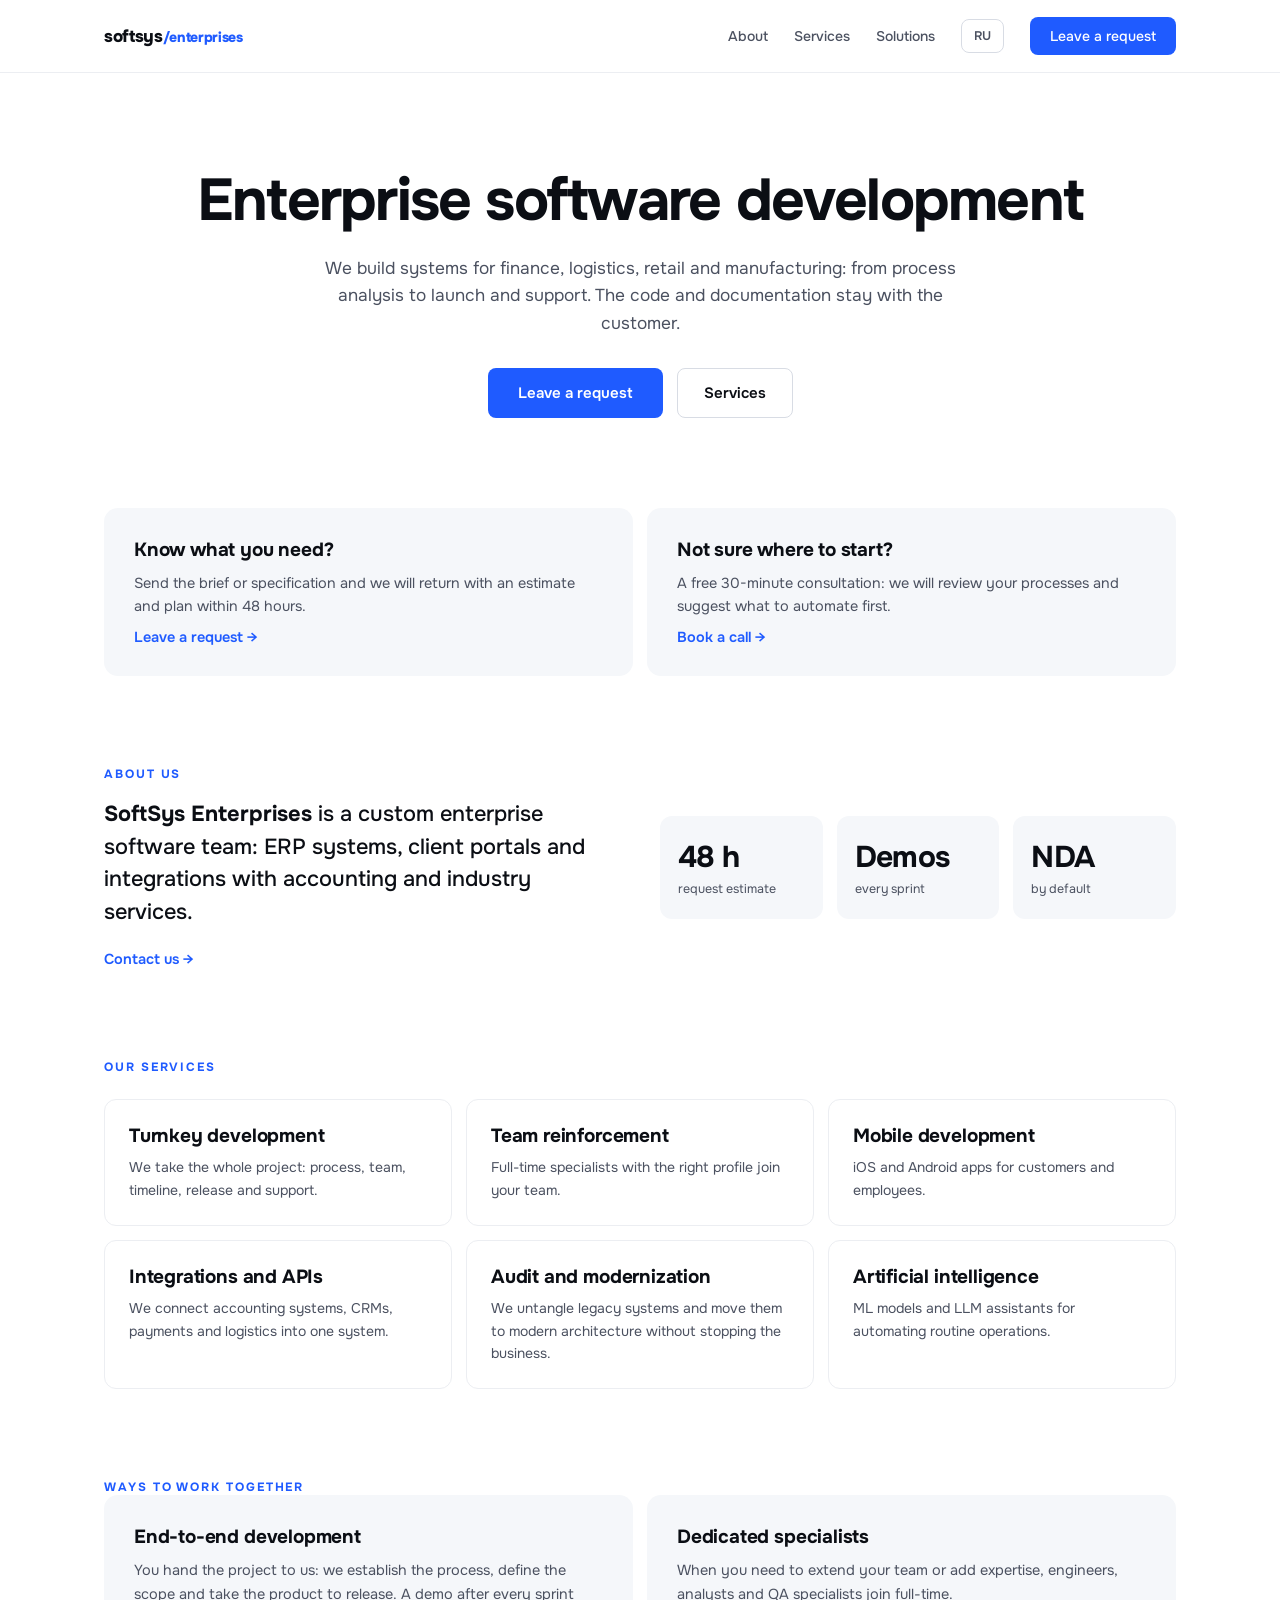
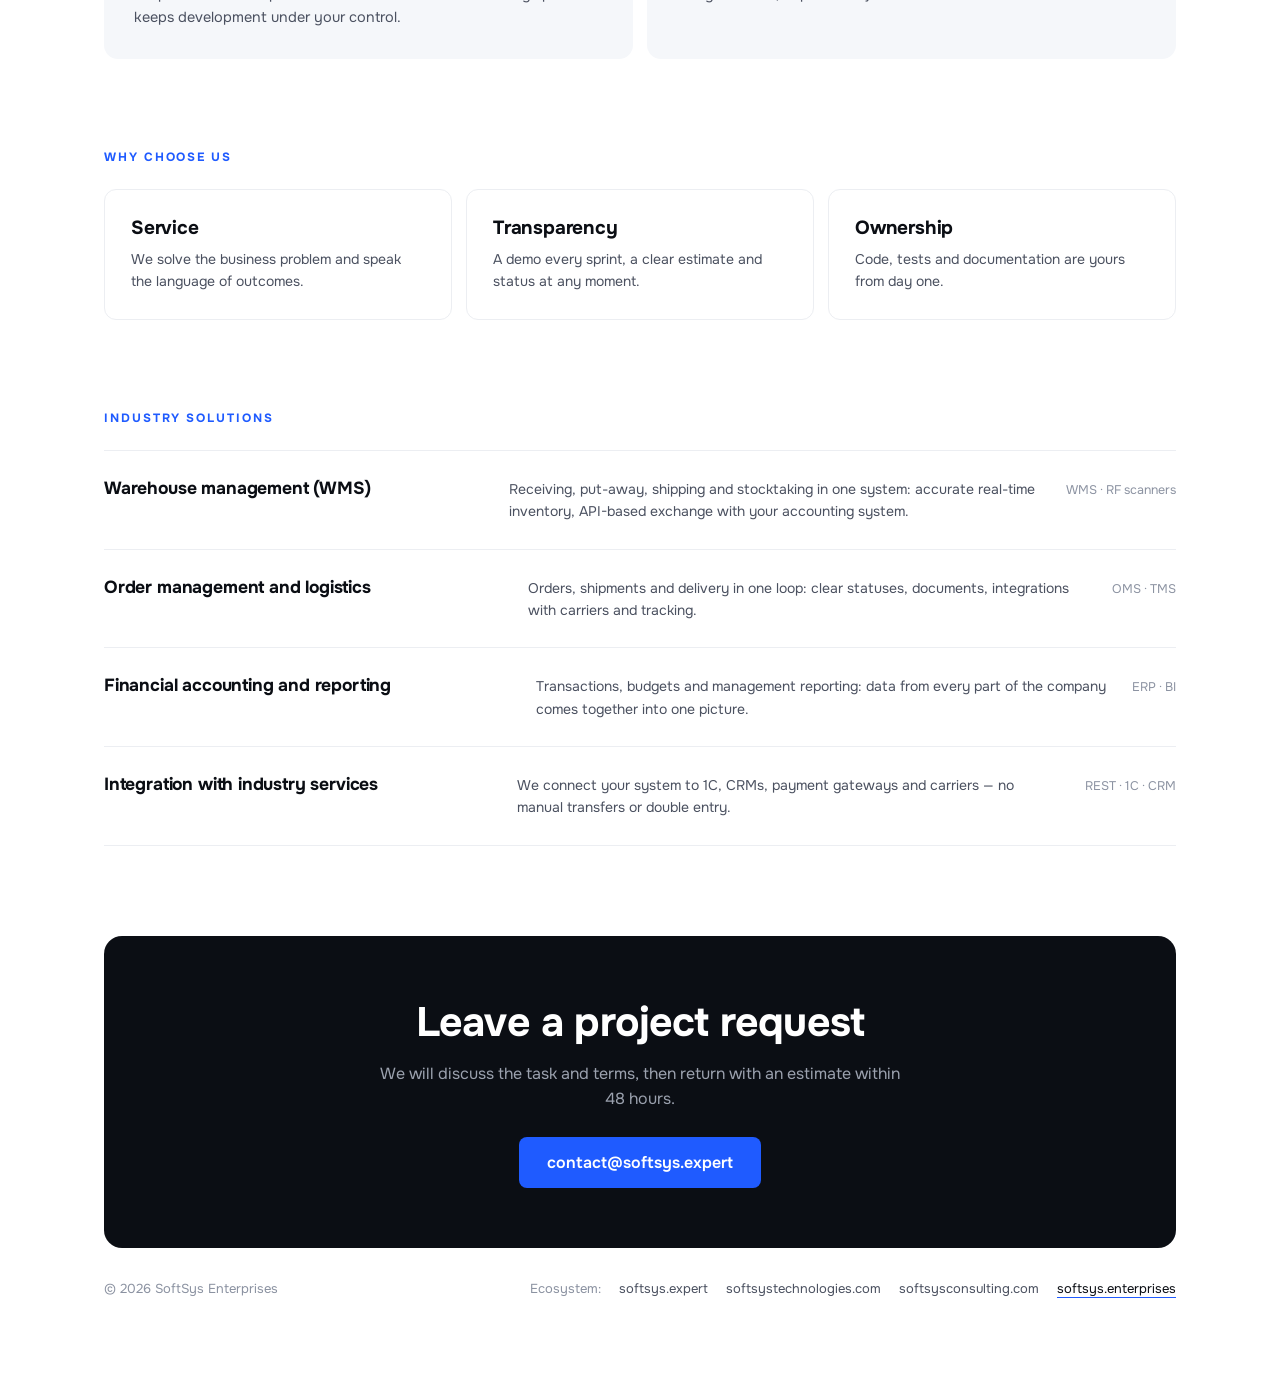
==== commit e0d0d067: "chore: rebuild from softsys-enterprises-landing 2026-09-10" ====
--- a/en/index.html
+++ b/en/index.html
@@ -28,10 +28,10 @@
 <meta name="twitter:description" content="Enterprise systems for finance, logistics, retail and industry. Custom development, integrations, mobile applications, audits and modernization.">
 <meta name="twitter:image" content="https://softsys.enterprises/og-image.png">
 <script type="application/ld+json">{"@context":"https://schema.org","@graph":[{"@type":"Organization","@id":"https://softsys.enterprises/#organization","name":"SoftSys Enterprises","url":"https://softsys.enterprises/","email":"contact@softsys.expert"},{"@type":"WebSite","@id":"https://softsys.enterprises/#website","name":"SoftSys Enterprises","url":"https://softsys.enterprises/","inLanguage":["ru","en"],"publisher":{"@id":"https://softsys.enterprises/#organization"}},{"@type":"WebPage","@id":"https://softsys.enterprises/en/","url":"https://softsys.enterprises/en/","name":"Enterprise software development — SoftSys Enterprises","description":"Enterprise systems for finance, logistics, retail and industry. Custom development, integrations, mobile applications, audits and modernization.","inLanguage":"en","isPartOf":{"@id":"https://softsys.enterprises/#website"},"about":{"@id":"https://softsys.enterprises/#organization"}}]}</script><!--seo:end-->
-  <script type="module" crossorigin src="/assets/index-eZdG0xAp.js"></script>
+  <script type="module" crossorigin src="/assets/index-B_oqiWoC.js"></script>
   <link rel="stylesheet" crossorigin href="/assets/index-bQgVB9Rm.css">
 </head>
 <body>
-<div id="app"><!--[--><header class="site-header"><nav class="nav shell" aria-label="Main navigation"><a class="brand" href="#top">softsys<span>/enterprises</span></a><button class="menu" type="button" aria-expanded="false" aria-controls="nav-links"><span class="sr-only">Menu</span><i></i><i></i></button><div id="nav-links" class="nav-links"><a href="#about">About</a><a href="#services">Services</a><a href="#work">Solutions</a><a class="language" href="../" hreflang="ru">RU</a><a class="nav-cta" href="#contact">Leave a request</a></div></nav></header><main id="top"><section class="hero shell"><h1>Enterprise software development</h1><p>SoftSys Enterprises builds IT solutions for finance, logistics, retail and industry, from analysis and design to development, testing and support.</p><div class="actions"><a class="button primary" href="#contact">Leave a request</a><a class="button secondary" href="#services">Services</a></div></section><section id="start" class="shell section"><div class="start-grid"><article><h2>Know what you need?</h2><p>Send the brief or specification and we will return with an estimate and plan within 48 hours.</p><a href="#contact">Leave a request →</a></article><article><h2>Not sure where to start?</h2><p>A free 30-minute consultation: we will review your processes and suggest what to automate first.</p><a href="mailto:contact@softsys.expert">Book a call →</a></article></div></section><section id="about" class="shell section about"><div><p class="eyebrow">ABOUT US</p><p class="about-text"><b>SoftSys Enterprises</b> is a custom enterprise software team: ERP systems, client portals and integrations with accounting and industry services.</p><a href="#contact">Contact us →</a></div><div class="stats"><article><b>48 h</b><span>request estimate</span></article><article><b>Demos</b><span>every sprint</span></article><article><b>NDA</b><span>by default</span></article></div></section><section id="services" class="shell section"><p class="eyebrow">OUR SERVICES</p><div class="card-grid"><!--[--><article><h2>Turnkey development</h2><p>We take the whole project: process, team, timeline, release and support.</p></article><article><h2>Team reinforcement</h2><p>Full-time specialists with the right profile join your team.</p></article><article><h2>Mobile development</h2><p>iOS and Android apps for customers and employees.</p></article><article><h2>Integrations and APIs</h2><p>We connect accounting systems, CRMs, payments and logistics into one system.</p></article><article><h2>Audit and modernization</h2><p>We untangle legacy systems and move them to modern architecture without stopping the business.</p></article><article><h2>Artificial intelligence</h2><p>ML models and LLM assistants for automating routine operations.</p></article><!--]--></div></section><section class="shell section"><p class="eyebrow">WAYS TO WORK TOGETHER</p><div class="start-grid"><!--[--><article><h2>End-to-end development</h2><p>You hand the project to us: we establish the process, define the scope and take the product to release. A demo after every sprint keeps development under your control.</p></article><article><h2>Dedicated specialists</h2><p>When you need to extend your team or add expertise, engineers, analysts and QA specialists join full-time.</p></article><!--]--></div></section><section class="shell section"><p class="eyebrow">WHY CHOOSE US</p><div class="value-grid"><!--[--><article><h2>Service</h2><p>We solve the business problem and speak the language of outcomes.</p></article><article><h2>Transparency</h2><p>A demo every sprint, a clear estimate and status at any moment.</p></article><article><h2>Ownership</h2><p>Code, tests and documentation are yours from day one.</p></article><!--]--></div></section><section id="work" class="shell section"><p class="eyebrow">INDUSTRY SOLUTIONS</p><div class="work"><!--[--><article><h2>Warehouse management systems</h2><p>We bring order to warehouse records: stable data exchange, accurate inventory and fewer downtimes.</p><small>WMS · RF scanners</small></article><article><h2>E-learning platforms</h2><p>An LMS for a training centre: courses, testing, certification and 24/7 access.</p><small>PHP · React · K8s</small></article><article><h2>Mobile banking and fintech</h2><p>Relaunch and growth of apps with modern architecture, contactless payments, biometrics and AI personalisation.</p><small>Swift · Kotlin</small></article><article><h2>HR and payroll automation</h2><p>Payroll systems for holdings: one system instead of manual spreadsheets.</p><small>HR · Payroll</small></article><!--]--></div></section><section id="contact" class="shell contact"><div class="contact-box"><h2>Leave a project request</h2><p>We will discuss the task and terms, then return with an estimate within 48 hours.</p><a href="mailto:contact@softsys.expert">contact@softsys.expert</a></div><footer><span>© 2026 SoftSys Enterprises</span><div><span>Ecosystem:</span><a href="https://softsys.expert">softsys.expert</a><a href="https://softsystechnologies.com">softsystechnologies.com</a><a href="https://softsysconsulting.com">softsysconsulting.com</a><span class="current">softsys.enterprises</span></div></footer></section></main><!--]--></div>
+<div id="app"><!--[--><header class="site-header"><nav class="nav shell" aria-label="Main navigation"><a class="brand" href="#top">softsys<span>/enterprises</span></a><button class="menu" type="button" aria-expanded="false" aria-controls="nav-links"><span class="sr-only">Menu</span><i></i><i></i></button><div id="nav-links" class="nav-links"><a href="#about">About</a><a href="#services">Services</a><a href="#work">Solutions</a><a class="language" href="../" hreflang="ru">RU</a><a class="nav-cta" href="#contact">Leave a request</a></div></nav></header><main id="top"><section class="hero shell"><h1>Enterprise software development</h1><p>We build systems for finance, logistics, retail and manufacturing: from process analysis to launch and support. The code and documentation stay with the customer.</p><div class="actions"><a class="button primary" href="#contact">Leave a request</a><a class="button secondary" href="#services">Services</a></div></section><section id="start" class="shell section"><div class="start-grid"><article><h2>Know what you need?</h2><p>Send the brief or specification and we will return with an estimate and plan within 48 hours.</p><a href="#contact">Leave a request →</a></article><article><h2>Not sure where to start?</h2><p>A free 30-minute consultation: we will review your processes and suggest what to automate first.</p><a href="mailto:contact@softsys.expert">Book a call →</a></article></div></section><section id="about" class="shell section about"><div><p class="eyebrow">ABOUT US</p><p class="about-text"><b>SoftSys Enterprises</b> is a custom enterprise software team: ERP systems, client portals and integrations with accounting and industry services.</p><a href="#contact">Contact us →</a></div><div class="stats"><article><b>48 h</b><span>request estimate</span></article><article><b>Demos</b><span>every sprint</span></article><article><b>NDA</b><span>by default</span></article></div></section><section id="services" class="shell section"><p class="eyebrow">OUR SERVICES</p><div class="card-grid"><!--[--><article><h2>Turnkey development</h2><p>We take the whole project: process, team, timeline, release and support.</p></article><article><h2>Team reinforcement</h2><p>Full-time specialists with the right profile join your team.</p></article><article><h2>Mobile development</h2><p>iOS and Android apps for customers and employees.</p></article><article><h2>Integrations and APIs</h2><p>We connect accounting systems, CRMs, payments and logistics into one system.</p></article><article><h2>Audit and modernization</h2><p>We untangle legacy systems and move them to modern architecture without stopping the business.</p></article><article><h2>Artificial intelligence</h2><p>ML models and LLM assistants for automating routine operations.</p></article><!--]--></div></section><section class="shell section"><p class="eyebrow">WAYS TO WORK TOGETHER</p><div class="start-grid"><!--[--><article><h2>End-to-end development</h2><p>You hand the project to us: we establish the process, define the scope and take the product to release. A demo after every sprint keeps development under your control.</p></article><article><h2>Dedicated specialists</h2><p>When you need to extend your team or add expertise, engineers, analysts and QA specialists join full-time.</p></article><!--]--></div></section><section class="shell section"><p class="eyebrow">WHY CHOOSE US</p><div class="value-grid"><!--[--><article><h2>Service</h2><p>We solve the business problem and speak the language of outcomes.</p></article><article><h2>Transparency</h2><p>A demo every sprint, a clear estimate and status at any moment.</p></article><article><h2>Ownership</h2><p>Code, tests and documentation are yours from day one.</p></article><!--]--></div></section><section id="work" class="shell section"><p class="eyebrow">INDUSTRY SOLUTIONS</p><div class="work"><!--[--><article><h2>Warehouse management (WMS)</h2><p>Receiving, put-away, shipping and stocktaking in one system: accurate real-time inventory, API-based exchange with your accounting system.</p><small>WMS · RF scanners</small></article><article><h2>Order management and logistics</h2><p>Orders, shipments and delivery in one loop: clear statuses, documents, integrations with carriers and tracking.</p><small>OMS · TMS</small></article><article><h2>Financial accounting and reporting</h2><p>Transactions, budgets and management reporting: data from every part of the company comes together into one picture.</p><small>ERP · BI</small></article><article><h2>Integration with industry services</h2><p>We connect your system to 1C, CRMs, payment gateways and carriers — no manual transfers or double entry.</p><small>REST · 1C · CRM</small></article><!--]--></div></section><section id="contact" class="shell contact"><div class="contact-box"><h2>Leave a project request</h2><p>We will discuss the task and terms, then return with an estimate within 48 hours.</p><a href="mailto:contact@softsys.expert">contact@softsys.expert</a></div><footer><span>© 2026 SoftSys Enterprises</span><div><span>Ecosystem:</span><a href="https://softsys.expert">softsys.expert</a><a href="https://softsystechnologies.com">softsystechnologies.com</a><a href="https://softsysconsulting.com">softsysconsulting.com</a><span class="current">softsys.enterprises</span></div></footer></section></main><!--]--></div>
 </body>
 </html>
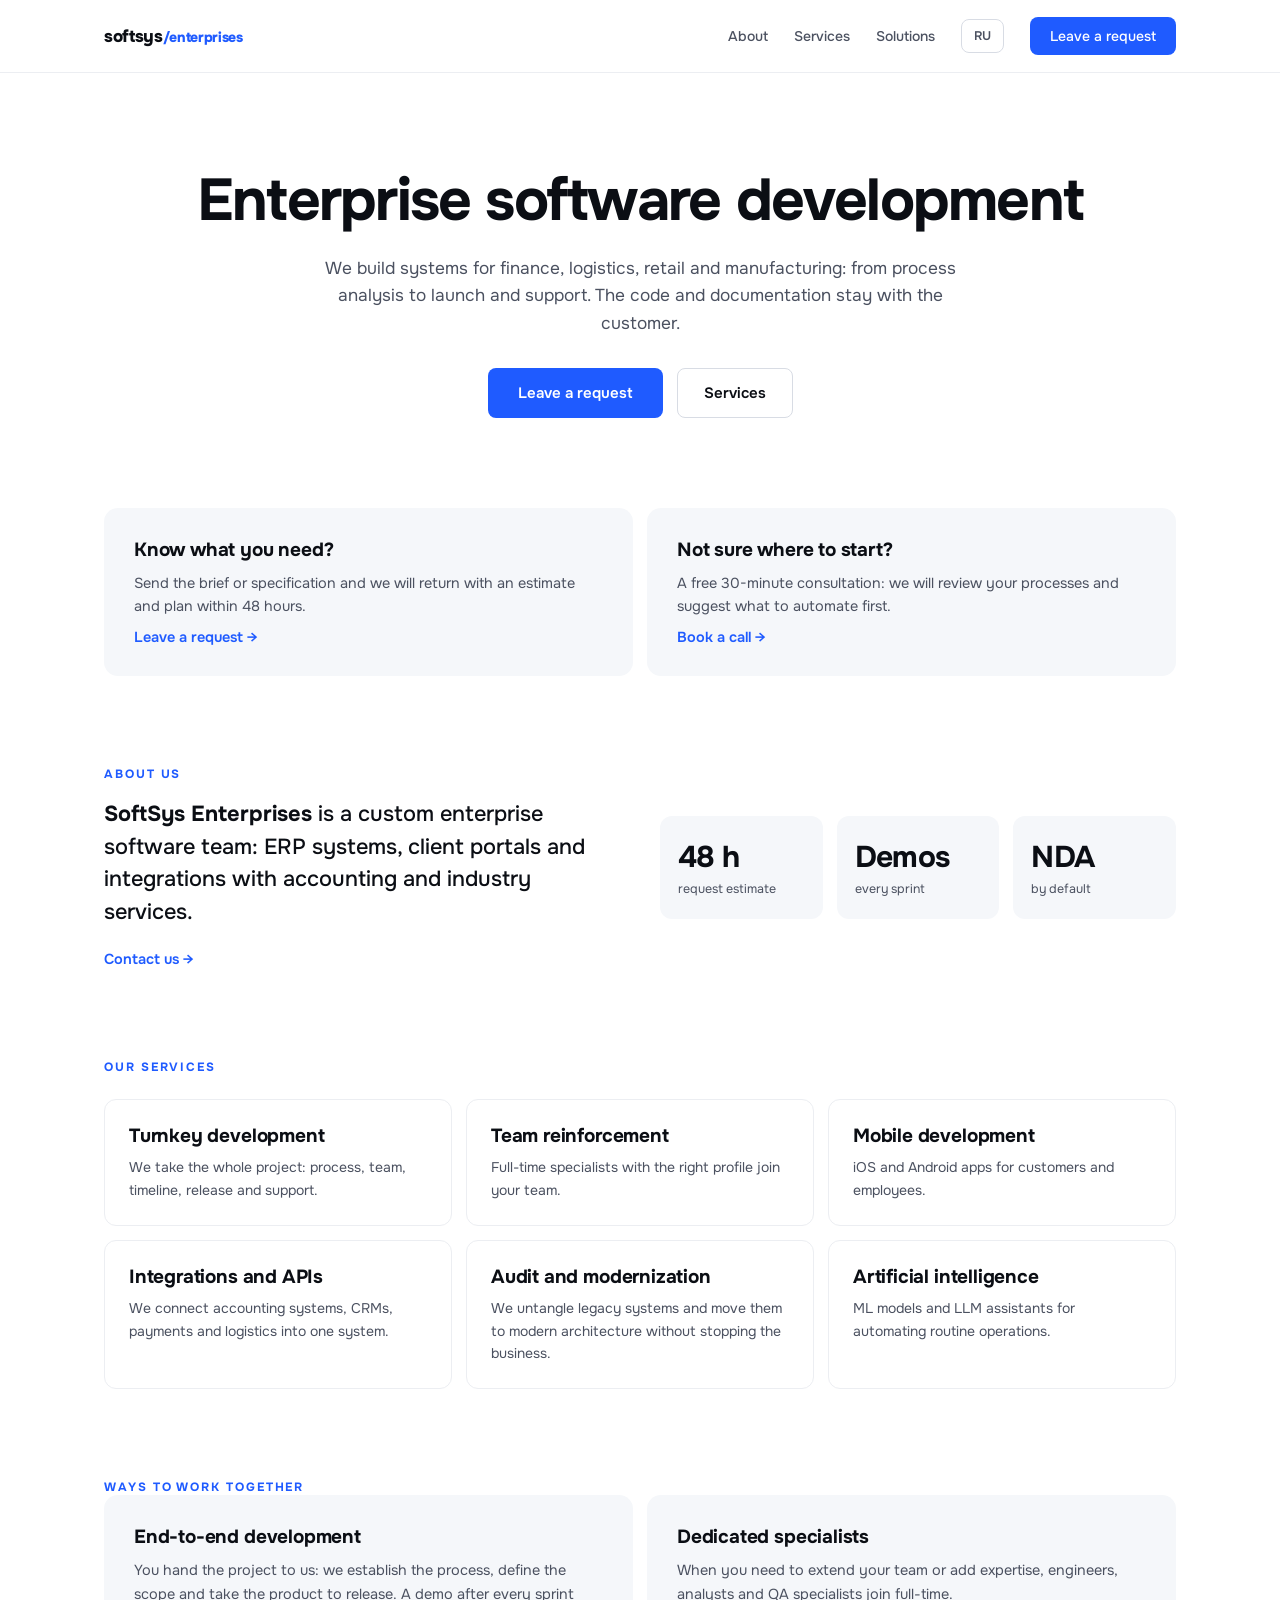
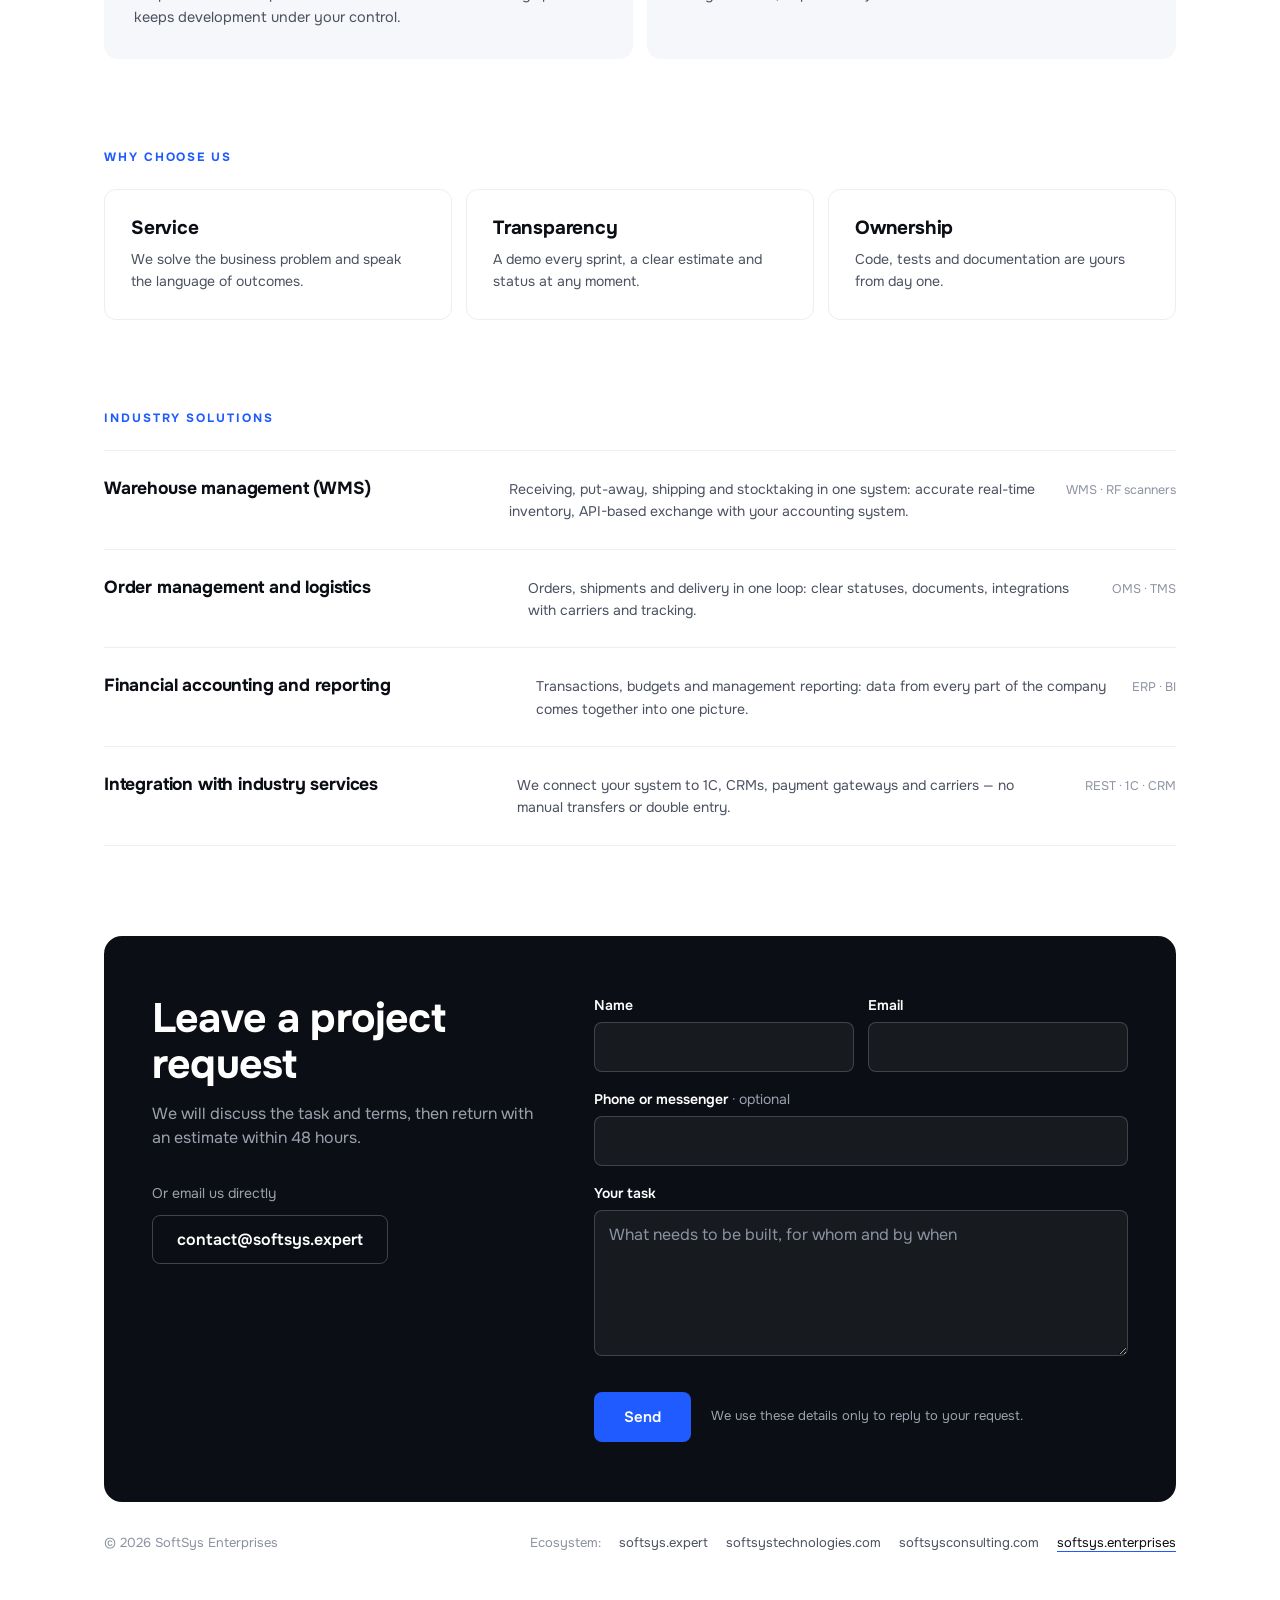
==== commit 39e92c20: "chore: rebuild from softsys-enterprises-landing 383f289 (contact form, web analytics)" ====
--- a/en/index.html
+++ b/en/index.html
@@ -28,10 +28,11 @@
 <meta name="twitter:description" content="Enterprise systems for finance, logistics, retail and industry. Custom development, integrations, mobile applications, audits and modernization.">
 <meta name="twitter:image" content="https://softsys.enterprises/og-image.png">
 <script type="application/ld+json">{"@context":"https://schema.org","@graph":[{"@type":"Organization","@id":"https://softsys.enterprises/#organization","name":"SoftSys Enterprises","url":"https://softsys.enterprises/","email":"contact@softsys.expert"},{"@type":"WebSite","@id":"https://softsys.enterprises/#website","name":"SoftSys Enterprises","url":"https://softsys.enterprises/","inLanguage":["ru","en"],"publisher":{"@id":"https://softsys.enterprises/#organization"}},{"@type":"WebPage","@id":"https://softsys.enterprises/en/","url":"https://softsys.enterprises/en/","name":"Enterprise software development — SoftSys Enterprises","description":"Enterprise systems for finance, logistics, retail and industry. Custom development, integrations, mobile applications, audits and modernization.","inLanguage":"en","isPartOf":{"@id":"https://softsys.enterprises/#website"},"about":{"@id":"https://softsys.enterprises/#organization"}}]}</script><!--seo:end-->
-  <script type="module" crossorigin src="/assets/index-B_oqiWoC.js"></script>
-  <link rel="stylesheet" crossorigin href="/assets/index-bQgVB9Rm.css">
+  <script type="module" crossorigin src="/assets/index-D9jMnUBa.js"></script>
+  <link rel="stylesheet" crossorigin href="/assets/index-CkCA2ZsD.css">
 </head>
 <body>
-<div id="app"><!--[--><header class="site-header"><nav class="nav shell" aria-label="Main navigation"><a class="brand" href="#top">softsys<span>/enterprises</span></a><button class="menu" type="button" aria-expanded="false" aria-controls="nav-links"><span class="sr-only">Menu</span><i></i><i></i></button><div id="nav-links" class="nav-links"><a href="#about">About</a><a href="#services">Services</a><a href="#work">Solutions</a><a class="language" href="../" hreflang="ru">RU</a><a class="nav-cta" href="#contact">Leave a request</a></div></nav></header><main id="top"><section class="hero shell"><h1>Enterprise software development</h1><p>We build systems for finance, logistics, retail and manufacturing: from process analysis to launch and support. The code and documentation stay with the customer.</p><div class="actions"><a class="button primary" href="#contact">Leave a request</a><a class="button secondary" href="#services">Services</a></div></section><section id="start" class="shell section"><div class="start-grid"><article><h2>Know what you need?</h2><p>Send the brief or specification and we will return with an estimate and plan within 48 hours.</p><a href="#contact">Leave a request →</a></article><article><h2>Not sure where to start?</h2><p>A free 30-minute consultation: we will review your processes and suggest what to automate first.</p><a href="mailto:contact@softsys.expert">Book a call →</a></article></div></section><section id="about" class="shell section about"><div><p class="eyebrow">ABOUT US</p><p class="about-text"><b>SoftSys Enterprises</b> is a custom enterprise software team: ERP systems, client portals and integrations with accounting and industry services.</p><a href="#contact">Contact us →</a></div><div class="stats"><article><b>48 h</b><span>request estimate</span></article><article><b>Demos</b><span>every sprint</span></article><article><b>NDA</b><span>by default</span></article></div></section><section id="services" class="shell section"><p class="eyebrow">OUR SERVICES</p><div class="card-grid"><!--[--><article><h2>Turnkey development</h2><p>We take the whole project: process, team, timeline, release and support.</p></article><article><h2>Team reinforcement</h2><p>Full-time specialists with the right profile join your team.</p></article><article><h2>Mobile development</h2><p>iOS and Android apps for customers and employees.</p></article><article><h2>Integrations and APIs</h2><p>We connect accounting systems, CRMs, payments and logistics into one system.</p></article><article><h2>Audit and modernization</h2><p>We untangle legacy systems and move them to modern architecture without stopping the business.</p></article><article><h2>Artificial intelligence</h2><p>ML models and LLM assistants for automating routine operations.</p></article><!--]--></div></section><section class="shell section"><p class="eyebrow">WAYS TO WORK TOGETHER</p><div class="start-grid"><!--[--><article><h2>End-to-end development</h2><p>You hand the project to us: we establish the process, define the scope and take the product to release. A demo after every sprint keeps development under your control.</p></article><article><h2>Dedicated specialists</h2><p>When you need to extend your team or add expertise, engineers, analysts and QA specialists join full-time.</p></article><!--]--></div></section><section class="shell section"><p class="eyebrow">WHY CHOOSE US</p><div class="value-grid"><!--[--><article><h2>Service</h2><p>We solve the business problem and speak the language of outcomes.</p></article><article><h2>Transparency</h2><p>A demo every sprint, a clear estimate and status at any moment.</p></article><article><h2>Ownership</h2><p>Code, tests and documentation are yours from day one.</p></article><!--]--></div></section><section id="work" class="shell section"><p class="eyebrow">INDUSTRY SOLUTIONS</p><div class="work"><!--[--><article><h2>Warehouse management (WMS)</h2><p>Receiving, put-away, shipping and stocktaking in one system: accurate real-time inventory, API-based exchange with your accounting system.</p><small>WMS · RF scanners</small></article><article><h2>Order management and logistics</h2><p>Orders, shipments and delivery in one loop: clear statuses, documents, integrations with carriers and tracking.</p><small>OMS · TMS</small></article><article><h2>Financial accounting and reporting</h2><p>Transactions, budgets and management reporting: data from every part of the company comes together into one picture.</p><small>ERP · BI</small></article><article><h2>Integration with industry services</h2><p>We connect your system to 1C, CRMs, payment gateways and carriers — no manual transfers or double entry.</p><small>REST · 1C · CRM</small></article><!--]--></div></section><section id="contact" class="shell contact"><div class="contact-box"><h2>Leave a project request</h2><p>We will discuss the task and terms, then return with an estimate within 48 hours.</p><a href="mailto:contact@softsys.expert">contact@softsys.expert</a></div><footer><span>© 2026 SoftSys Enterprises</span><div><span>Ecosystem:</span><a href="https://softsys.expert">softsys.expert</a><a href="https://softsystechnologies.com">softsystechnologies.com</a><a href="https://softsysconsulting.com">softsysconsulting.com</a><span class="current">softsys.enterprises</span></div></footer></section></main><!--]--></div>
+<div id="app"><!--[--><header class="site-header"><nav class="nav shell" aria-label="Main navigation"><a class="brand" href="#top">softsys<span>/enterprises</span></a><button class="menu" type="button" aria-expanded="false" aria-controls="nav-links"><span class="sr-only">Menu</span><i></i><i></i></button><div id="nav-links" class="nav-links"><a href="#about">About</a><a href="#services">Services</a><a href="#work">Solutions</a><a class="language" href="../" hreflang="ru">RU</a><a class="nav-cta" href="#contact">Leave a request</a></div></nav></header><main id="top"><section class="hero shell"><h1>Enterprise software development</h1><p>We build systems for finance, logistics, retail and manufacturing: from process analysis to launch and support. The code and documentation stay with the customer.</p><div class="actions"><a class="button primary" href="#contact">Leave a request</a><a class="button secondary" href="#services">Services</a></div></section><section id="start" class="shell section"><div class="start-grid"><article><h2>Know what you need?</h2><p>Send the brief or specification and we will return with an estimate and plan within 48 hours.</p><a href="#contact">Leave a request →</a></article><article><h2>Not sure where to start?</h2><p>A free 30-minute consultation: we will review your processes and suggest what to automate first.</p><a href="#contact">Book a call →</a></article></div></section><section id="about" class="shell section about"><div><p class="eyebrow">ABOUT US</p><p class="about-text"><b>SoftSys Enterprises</b> is a custom enterprise software team: ERP systems, client portals and integrations with accounting and industry services.</p><a href="#contact">Contact us →</a></div><div class="stats"><article><b>48 h</b><span>request estimate</span></article><article><b>Demos</b><span>every sprint</span></article><article><b>NDA</b><span>by default</span></article></div></section><section id="services" class="shell section"><p class="eyebrow">OUR SERVICES</p><div class="card-grid"><!--[--><article><h2>Turnkey development</h2><p>We take the whole project: process, team, timeline, release and support.</p></article><article><h2>Team reinforcement</h2><p>Full-time specialists with the right profile join your team.</p></article><article><h2>Mobile development</h2><p>iOS and Android apps for customers and employees.</p></article><article><h2>Integrations and APIs</h2><p>We connect accounting systems, CRMs, payments and logistics into one system.</p></article><article><h2>Audit and modernization</h2><p>We untangle legacy systems and move them to modern architecture without stopping the business.</p></article><article><h2>Artificial intelligence</h2><p>ML models and LLM assistants for automating routine operations.</p></article><!--]--></div></section><section class="shell section"><p class="eyebrow">WAYS TO WORK TOGETHER</p><div class="start-grid"><!--[--><article><h2>End-to-end development</h2><p>You hand the project to us: we establish the process, define the scope and take the product to release. A demo after every sprint keeps development under your control.</p></article><article><h2>Dedicated specialists</h2><p>When you need to extend your team or add expertise, engineers, analysts and QA specialists join full-time.</p></article><!--]--></div></section><section class="shell section"><p class="eyebrow">WHY CHOOSE US</p><div class="value-grid"><!--[--><article><h2>Service</h2><p>We solve the business problem and speak the language of outcomes.</p></article><article><h2>Transparency</h2><p>A demo every sprint, a clear estimate and status at any moment.</p></article><article><h2>Ownership</h2><p>Code, tests and documentation are yours from day one.</p></article><!--]--></div></section><section id="work" class="shell section"><p class="eyebrow">INDUSTRY SOLUTIONS</p><div class="work"><!--[--><article><h2>Warehouse management (WMS)</h2><p>Receiving, put-away, shipping and stocktaking in one system: accurate real-time inventory, API-based exchange with your accounting system.</p><small>WMS · RF scanners</small></article><article><h2>Order management and logistics</h2><p>Orders, shipments and delivery in one loop: clear statuses, documents, integrations with carriers and tracking.</p><small>OMS · TMS</small></article><article><h2>Financial accounting and reporting</h2><p>Transactions, budgets and management reporting: data from every part of the company comes together into one picture.</p><small>ERP · BI</small></article><article><h2>Integration with industry services</h2><p>We connect your system to 1C, CRMs, payment gateways and carriers — no manual transfers or double entry.</p><small>REST · 1C · CRM</small></article><!--]--></div></section><section id="contact" class="shell contact"><div class="contact-box"><div class="contact-intro"><h2>Leave a project request</h2><p>We will discuss the task and terms, then return with an estimate within 48 hours.</p><p class="contact-direct">Or email us directly</p><a class="contact-mail" href="mailto:contact@softsys.expert">contact@softsys.expert</a></div><div class="contact-form-wrap" aria-live="polite"><!----><form class="contact-form" aria-label="Request form" style=""><div class="field"><label for="contact-name">Name</label><input id="contact-name" value="" name="name" type="text" autocomplete="name" maxlength="100" required></div><div class="field"><label for="contact-email">Email</label><input id="contact-email" value="" name="email" type="email" autocomplete="email" maxlength="200" required></div><div class="field wide"><label for="contact-phone">Phone or messenger <span class="optional">· optional</span></label><input id="contact-phone" value="" name="phone" type="text" autocomplete="tel" maxlength="60"></div><div class="field wide"><label for="contact-message">Your task</label><textarea id="contact-message" name="message" rows="5" minlength="2" maxlength="5000" placeholder="What needs to be built, for whom and by when" required></textarea></div><div class="hp" aria-hidden="true"><label for="contact-website">Website</label><input id="contact-website" value="" name="website" type="text" tabindex="-1" autocomplete="off"></div><div class="captcha wide"></div><!----><div class="form-foot wide"><button class="button primary" type="submit">Send</button><p class="form-consent">We use these details only to reply to your request.</p></div></form></div></div><footer><span>© 2026 SoftSys Enterprises</span><div><span>Ecosystem:</span><a href="https://softsys.expert">softsys.expert</a><a href="https://softsystechnologies.com">softsystechnologies.com</a><a href="https://softsysconsulting.com">softsysconsulting.com</a><span class="current">softsys.enterprises</span></div></footer></section></main><!--]--></div>
+<!-- Cloudflare Web Analytics --><script type="module" src="https://static.cloudflareinsights.com/beacon.min.js" data-cf-beacon='{"token": "377d2fe30ece4ac5a251321e228d0066"}'></script><!-- End Cloudflare Web Analytics -->
 </body>
 </html>
--- a/assets/index-CkCA2ZsD.css
+++ b/assets/index-CkCA2ZsD.css
@@ -0,0 +1 @@
+@font-face{font-family:Onest Variable;font-style:normal;font-display:swap;font-weight:100 900;src:url(/assets/onest-cyrillic-ext-wght-normal-DOFToQv1.woff2)format("woff2-variations");unicode-range:U+460-52F,U+1C80-1C8A,U+20B4,U+2DE0-2DFF,U+A640-A69F,U+FE2E-FE2F}@font-face{font-family:Onest Variable;font-style:normal;font-display:swap;font-weight:100 900;src:url(/assets/onest-cyrillic-wght-normal-DayYxulF.woff2)format("woff2-variations");unicode-range:U+301,U+400-45F,U+490-491,U+4B0-4B1,U+2116}@font-face{font-family:Onest Variable;font-style:normal;font-display:swap;font-weight:100 900;src:url(/assets/onest-math-wght-normal-Bl4ZGkZl.woff2)format("woff2-variations");unicode-range:U+302-303,U+305,U+307-308,U+310,U+312,U+315,U+31A,U+326-327,U+32C,U+32F-330,U+332-333,U+338,U+33A,U+346,U+34D,U+391-3A1,U+3A3-3A9,U+3B1-3C9,U+3D1,U+3D5-3D6,U+3F0-3F1,U+3F4-3F5,U+2016-2017,U+2034-2038,U+203C,U+2040,U+2043,U+2047,U+2050,U+2057,U+205F,U+2070-2071,U+2074-208E,U+2090-209C,U+20D0-20DC,U+20E1,U+20E5-20EF,U+2100-2112,U+2114-2115,U+2117-2121,U+2123-214F,U+2190,U+2192,U+2194-21AE,U+21B0-21E5,U+21F1-21F2,U+21F4-2211,U+2213-2214,U+2216-22FF,U+2308-230B,U+2310,U+2319,U+231C-2321,U+2336-237A,U+237C,U+2395,U+239B-23B7,U+23D0,U+23DC-23E1,U+2474-2475,U+25AF,U+25B3,U+25B7,U+25BD,U+25C1,U+25CA,U+25CC,U+25FB,U+266D-266F,U+27C0-27FF,U+2900-2AFF,U+2B0E-2B11,U+2B30-2B4C,U+2BFE,U+3030,U+FF5B,U+FF5D,U+1D400-1D7FF,U+1EE??}@font-face{font-family:Onest Variable;font-style:normal;font-display:swap;font-weight:100 900;src:url(/assets/onest-symbols-wght-normal-DxQzqQfC.woff2)format("woff2-variations");unicode-range:U+1-C,U+E-1F,U+7F-9F,U+20DD-20E0,U+20E2-20E4,U+2150-218F,U+2190,U+2192,U+2194-2199,U+21AF,U+21E6-21F0,U+21F3,U+2218-2219,U+2299,U+22C4-22C6,U+2300-243F,U+2440-244A,U+2460-24FF,U+25A0-27BF,U+28??,U+2921-2922,U+2981,U+29BF,U+29EB,U+2B??,U+4DC0-4DFF,U+FFF9-FFFB,U+10140-1018E,U+10190-1019C,U+101A0,U+101D0-101FD,U+102E0-102FB,U+10E60-10E7E,U+1D2C0-1D2D3,U+1D2E0-1D37F,U+1F0??,U+1F100-1F1AD,U+1F1E6-1F1FF,U+1F30D-1F30F,U+1F315,U+1F31C,U+1F31E,U+1F320-1F32C,U+1F336,U+1F378,U+1F37D,U+1F382,U+1F393-1F39F,U+1F3A7-1F3A8,U+1F3AC-1F3AF,U+1F3C2,U+1F3C4-1F3C6,U+1F3CA-1F3CE,U+1F3D4-1F3E0,U+1F3ED,U+1F3F1-1F3F3,U+1F3F5-1F3F7,U+1F408,U+1F415,U+1F41F,U+1F426,U+1F43F,U+1F441-1F442,U+1F444,U+1F446-1F449,U+1F44C-1F44E,U+1F453,U+1F46A,U+1F47D,U+1F4A3,U+1F4B0,U+1F4B3,U+1F4B9,U+1F4BB,U+1F4BF,U+1F4C8-1F4CB,U+1F4D6,U+1F4DA,U+1F4DF,U+1F4E3-1F4E6,U+1F4EA-1F4ED,U+1F4F7,U+1F4F9-1F4FB,U+1F4FD-1F4FE,U+1F503,U+1F507-1F50B,U+1F50D,U+1F512-1F513,U+1F53E-1F54A,U+1F54F-1F5FA,U+1F610,U+1F650-1F67F,U+1F687,U+1F68D,U+1F691,U+1F694,U+1F698,U+1F6AD,U+1F6B2,U+1F6B9-1F6BA,U+1F6BC,U+1F6C6-1F6CF,U+1F6D3-1F6D7,U+1F6E0-1F6EA,U+1F6F0-1F6F3,U+1F6F7-1F6FC,U+1F7??,U+1F800-1F80B,U+1F810-1F847,U+1F850-1F859,U+1F860-1F887,U+1F890-1F8AD,U+1F8B0-1F8BB,U+1F8C0-1F8C1,U+1F900-1F90B,U+1F93B,U+1F946,U+1F984,U+1F996,U+1F9E9,U+1FA00-1FA6F,U+1FA70-1FA7C,U+1FA80-1FA89,U+1FA8F-1FAC6,U+1FACE-1FADC,U+1FADF-1FAE9,U+1FAF0-1FAF8,U+1FB??}@font-face{font-family:Onest Variable;font-style:normal;font-display:swap;font-weight:100 900;src:url(/assets/onest-vietnamese-wght-normal-BBxOatbv.woff2)format("woff2-variations");unicode-range:U+102-103,U+110-111,U+128-129,U+168-169,U+1A0-1A1,U+1AF-1B0,U+300-301,U+303-304,U+308-309,U+323,U+329,U+1EA0-1EF9,U+20AB}@font-face{font-family:Onest Variable;font-style:normal;font-display:swap;font-weight:100 900;src:url(/assets/onest-latin-ext-wght-normal-QAhDxQuo.woff2)format("woff2-variations");unicode-range:U+100-2BA,U+2BD-2C5,U+2C7-2CC,U+2CE-2D7,U+2DD-2FF,U+304,U+308,U+329,U+1D00-1DBF,U+1E00-1E9F,U+1EF2-1EFF,U+2020,U+20A0-20AB,U+20AD-20C0,U+2113,U+2C60-2C7F,U+A720-A7FF}@font-face{font-family:Onest Variable;font-style:normal;font-display:swap;font-weight:100 900;src:url(/assets/onest-latin-wght-normal-Dun_Rd-l.woff2)format("woff2-variations");unicode-range:U+??,U+131,U+152-153,U+2BB-2BC,U+2C6,U+2DA,U+2DC,U+304,U+308,U+329,U+2000-206F,U+20AC,U+2122,U+2191,U+2193,U+2212,U+2215,U+FEFF,U+FFFD}:root{color:#0b0e14;font-synthesis:none;background:#fff;font-family:Onest Variable,Arial,sans-serif}*{box-sizing:border-box}html{scroll-behavior:smooth}body{min-width:320px;margin:0}a{color:inherit;text-decoration:none}a:hover{color:#1f5bff}a:focus-visible{outline-offset:4px;outline:3px solid #1f5bff}button:focus-visible{outline-offset:4px;outline:3px solid #1f5bff}.shell{width:min(1120px,100%);margin:auto;padding-inline-start:24px;padding-inline-end:24px}.site-header{z-index:10;-webkit-backdrop-filter:blur(8px);backdrop-filter:blur(8px);background:#ffffffeb;border-bottom:1px solid #eceef2;position:sticky;top:0}.nav{justify-content:space-between;align-items:center;gap:20px;min-height:72px;display:flex}.brand{letter-spacing:-.02em;font-size:17px;font-weight:800}.brand span{color:#1f5bff;font-size:14px}.nav-links{color:#4b5160;align-items:center;gap:26px;font-size:14px;font-weight:500;display:flex}.language{border:1px solid #d8dce4;border-radius:8px;padding:8px 12px;font-size:12.5px;font-weight:600}.nav-cta,.primary{color:#fff;background:#1f5bff;border-radius:8px;padding:10px 20px}.nav-cta:hover,.primary:hover{color:#fff;background:#1746cc}.menu{display:none}.hero{text-align:center;padding-top:96px}.hero h1{letter-spacing:-.03em;max-width:24ch;margin:auto;font-size:clamp(36px,4.6vw,60px);line-height:1.08}.hero>p{color:#4b5160;max-width:62ch;margin:22px auto 0;font-size:clamp(15px,1.35vw,17.5px);line-height:1.6}.actions{flex-wrap:wrap;justify-content:center;gap:14px;margin-top:30px;display:flex}.button{cursor:pointer;border:0;border-radius:8px;padding:15px 30px;font-family:inherit;font-size:15px;font-weight:600}.secondary{border:1.5px solid #d8dce4;padding:14px 26px}.section{padding-top:90px;scroll-margin-top:72px}.start-grid{grid-template-columns:repeat(2,minmax(0,1fr));gap:14px;display:grid}.start-grid article{background:#f5f7fa;border-radius:14px;flex-direction:column;gap:10px;padding:30px;display:flex}.start-grid h2,.card-grid h2,.value-grid h2,.work h2{letter-spacing:-.01em;margin:0;font-size:19px}.start-grid p,.card-grid p,.value-grid p,.work p{color:#4b5160;margin:0;font-size:14.5px;line-height:1.6}.start-grid a,.about a{color:#1f5bff;margin-top:auto;font-size:14.5px;font-weight:600}.eyebrow{color:#1f5bff;letter-spacing:.16em;margin:0;font-size:12px;font-weight:700}.about{grid-template-columns:1fr 1fr;align-items:center;gap:40px;display:grid}.about-text{margin:16px 0 0;font-size:clamp(17px,1.7vw,22px);font-weight:500;line-height:1.5}.about a{margin-top:22px;display:inline-block}.stats{grid-template-columns:repeat(3,1fr);gap:14px;display:grid}.stats article{background:#f5f7fa;border-radius:12px;padding:22px 18px}.stats b{letter-spacing:-.02em;font-size:30px;display:block}.stats span{color:#4b5160;margin-top:5px;font-size:12.5px;display:block}.card-grid,.value-grid{grid-template-columns:repeat(3,1fr);gap:14px;margin-top:24px;display:grid}.card-grid article,.value-grid article{border:1px solid #eceef2;border-radius:12px;padding:24px}.card-grid article:hover{border-color:#1f5bff}.card-grid p,.value-grid p{margin-top:8px;font-size:14px}.value-grid article{padding:26px}.work{margin-top:24px}.work article{border-top:1px solid #eceef2;grid-template-columns:1fr 1.4fr auto;align-items:baseline;gap:24px;padding:26px 0;display:grid}.work article:last-child{border-bottom:1px solid #eceef2}.work h2{font-size:17.5px}.work p{font-size:14px}.work small{color:#8b92a1;white-space:nowrap;font-size:12.5px}.contact{padding-top:90px;padding-bottom:80px;scroll-margin-top:72px}footer{color:#8b92a1;flex-wrap:wrap;justify-content:space-between;gap:18px;margin-top:32px;font-size:13px;display:flex}footer div{flex-wrap:wrap;gap:18px;display:flex}footer a{color:#4b5160}.current{color:#0b0e14;border-bottom:1px solid #1f5bff}@media (max-width:700px){.shell{padding-inline-start:16px;padding-inline-end:16px}.menu{background:#fff;border:1px solid #d8dce4;border-radius:8px;gap:5px;width:42px;height:42px;padding:11px;display:grid}.menu i{background:#0b0e14;height:1px;display:block}.nav-links{background:#fff;border:1px solid #eceef2;border-radius:12px;flex-direction:column;align-items:stretch;padding:16px;display:none;position:absolute;top:64px;left:16px;right:16px;box-shadow:0 14px 35px #0b0e1418}.nav-links.open{display:flex}.nav-links a{padding:8px}.language,.nav-cta{text-align:center}.hero{padding-top:64px}.section{padding-top:70px}.start-grid,.about,.value-grid,.card-grid{grid-template-columns:1fr}.stats{grid-template-columns:repeat(3,1fr);gap:8px}.stats article{padding:18px 12px}.stats b{font-size:24px}.work article{grid-template-columns:1fr;gap:8px}.work small{white-space:normal}.contact{padding-top:70px;padding-bottom:48px}footer div{gap:10px 14px}}@media (max-width:370px){.stats{grid-template-columns:1fr}.hero h1{font-size:34px}}@media (prefers-reduced-motion:reduce){html{scroll-behavior:auto}*{transition:none!important;animation:none!important}}.sr-only{clip:rect(0,0,0,0);white-space:nowrap;border:0;width:1px;height:1px;margin:-1px;padding:0;position:absolute;overflow:hidden}@media (max-width:700px){body{overflow-x:hidden}.menu{z-index:3;flex:none;width:44px;height:44px;position:relative}.menu i{width:18px;height:2px;margin-top:-1px;margin-left:-9px;transition:transform .22s;position:absolute;top:50%;left:50%}.menu i:first-of-type{transform:translateY(-4px)}.menu i:last-of-type{transform:translateY(4px)}.menu[aria-expanded=true] i:first-of-type{transform:rotate(45deg)}.menu[aria-expanded=true] i:last-of-type{transform:rotate(-45deg)}.nav-links{visibility:hidden;opacity:0;pointer-events:none;transition:visibility 0s linear .22s,opacity .22s,transform .22s;display:flex;transform:translateY(-8px)scale(.98)}.nav-links.open{visibility:visible;opacity:1;pointer-events:auto;transition-delay:0s;transform:none}.nav-links a{opacity:0;min-height:44px;transition:opacity .18s,transform .18s;transform:translateY(-5px)}.nav-links.open a{opacity:1;transform:none}.nav-links.open a:first-child{transition-delay:40ms}.nav-links.open a:nth-child(2){transition-delay:70ms}.nav-links.open a:nth-child(3){transition-delay:.1s}.nav-links.open a:nth-child(4){transition-delay:.13s}.nav-links.open a:nth-child(5){transition-delay:.16s}}.contact-box{color:#fff;background:#0b0e14;border-radius:18px;grid-template-columns:minmax(0,.85fr) minmax(0,1.15fr);align-items:start;gap:48px;padding:60px 48px;display:grid}.contact-box h2{letter-spacing:-.02em;margin:0;font-size:clamp(26px,3.2vw,42px);line-height:1.12}.contact-intro>p{color:#9ba1ae;max-width:44ch;margin:14px 0 0;line-height:1.55}.contact-intro>.contact-direct{margin-top:32px;font-size:14px}.contact-mail,.form-again{color:#fff;overflow-wrap:anywhere;background:0 0;border:1.5px solid #ffffff38;border-radius:8px;padding:13px 24px;font-weight:600;display:inline-block}.contact-mail{margin-top:10px}.contact-mail:hover,.form-again:hover{color:#fff;border-color:#1f5bff}.contact-box a:focus-visible{outline-color:#7fa0ff}.contact-box button:focus-visible{outline-color:#7fa0ff}.contact-form{grid-template-columns:repeat(2,minmax(0,1fr));gap:18px 14px;display:grid}.contact-form .wide{grid-column:1/-1}.field label{margin-bottom:8px;font-size:14px;font-weight:600;display:block}.field .optional{color:#9ba1ae;font-weight:400}.field input,.field textarea{color:#fff;background:#ffffff0d;border:1px solid #ffffff2e;border-radius:8px;width:100%;margin:0;padding:12px 14px;font-family:inherit;font-size:16px;line-height:1.5;transition:border-color .15s,background-color .15s;display:block}.field textarea{resize:vertical;min-height:132px}.field input::placeholder,.field textarea::placeholder{color:#8b92a1;opacity:1}.field input:hover,.field textarea:hover{border-color:#ffffff5c}.field input:focus-visible{outline-offset:1px;background:#ffffff14;border-color:#7fa0ff;outline:2px solid #7fa0ff}.field textarea:focus-visible{outline-offset:1px;background:#ffffff14;border-color:#7fa0ff;outline:2px solid #7fa0ff}.hp{width:1px;height:1px;position:absolute;left:-10000px;overflow:hidden}.form-foot{flex-wrap:wrap;align-items:center;gap:12px 20px;display:flex}.contact-form .button:disabled{opacity:.7;cursor:progress}.contact-form .primary:disabled:hover{background:#1f5bff}.form-consent{color:#9ba1ae;flex:220px;margin:0;font-size:13px;line-height:1.45}.form-error{border:1px solid #ff8a80;border-radius:8px;margin:0;padding:12px 14px;font-size:15px;line-height:1.5}.form-error a{color:#fff;overflow-wrap:anywhere;text-decoration:underline}.form-done{border:1px solid #ffffff2e;border-radius:12px;padding:32px}.form-done p{color:#9ba1ae;margin:0 0 20px;line-height:1.55}.form-done .form-done-title{color:#fff;margin-bottom:8px;font-size:22px;font-weight:600}@media (max-width:900px){.contact-box{grid-template-columns:minmax(0,1fr);gap:36px}}@media (max-width:700px){.contact-box{padding:44px 20px}.contact-form{grid-template-columns:minmax(0,1fr)}.form-done{padding:24px 20px}}
